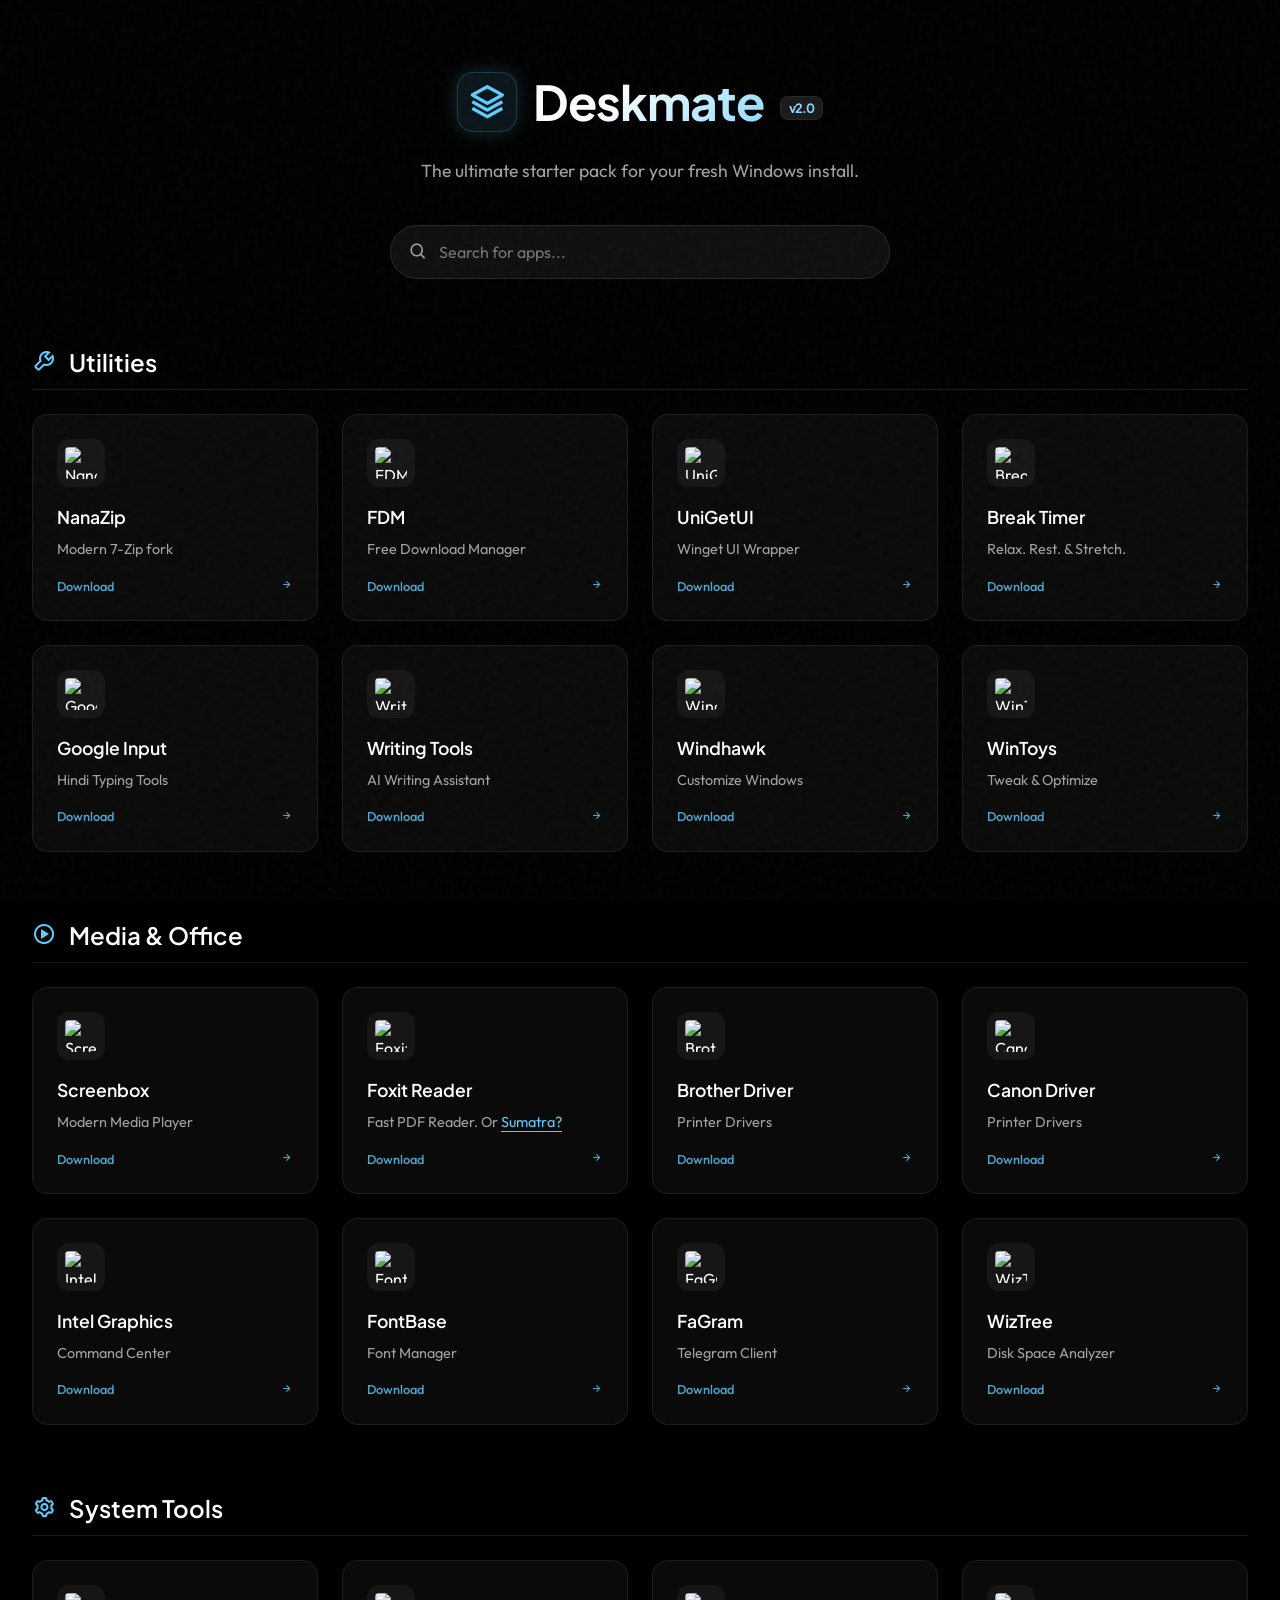
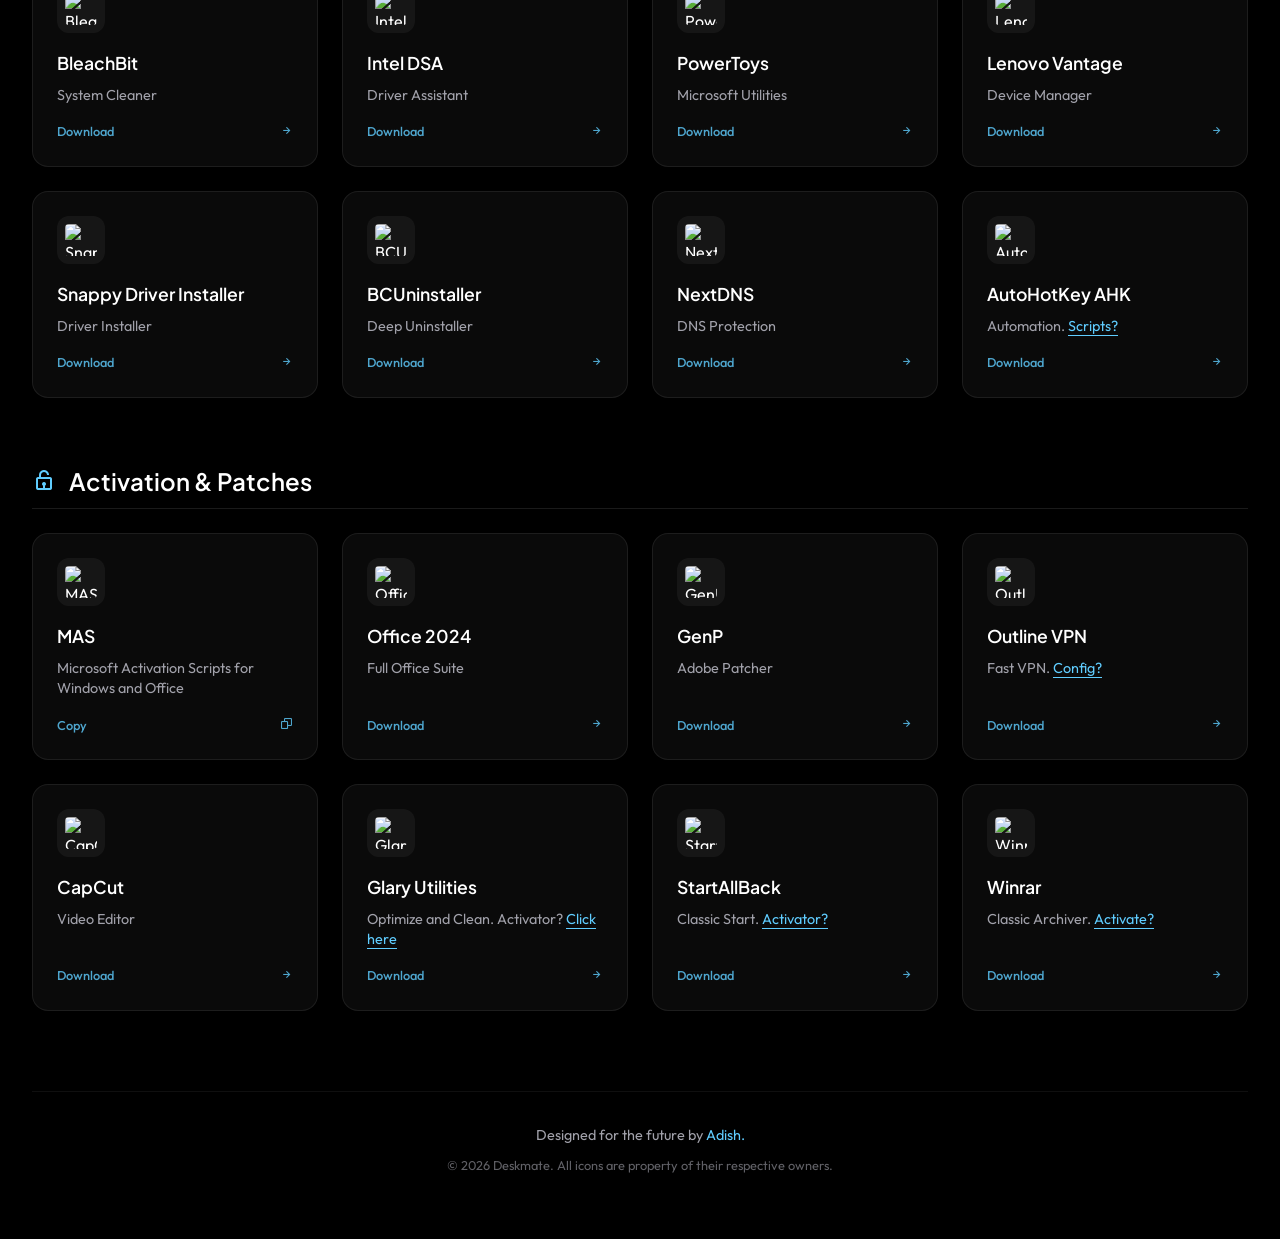
==== index.html @ bff60b13 "feat: Implement a dark aesthetic with animated background blobs, new UI components, and interactive " ====
<!DOCTYPE html>
<html lang="en">

<head>
    <meta charset="UTF-8">
    <meta name="viewport" content="width=device-width, initial-scale=1.0">
    <meta name="description"
        content="A curated dashboard of essential apps for Windows 11/10. Download utilities, media players, system tools, and more in one place.">
    <meta name="keywords" content="windows software, essential apps, download dashboard, utilities, deskmate">
    <meta name="author" content="Adish Sagarawat">
    <meta name="theme-color" content="#60cdff">
    <title>Deskmate - Essential Software Collection</title>

    <!-- Fonts -->
    <link rel="preconnect" href="https://fonts.googleapis.com">
    <link rel="preconnect" href="https://fonts.gstatic.com" crossorigin>
    <link
        href="https://fonts.googleapis.com/css2?family=Outfit:wght@300;400;500;600;700&family=Plus+Jakarta+Sans:wght@400;500;600;700&display=swap"
        rel="stylesheet">

    <!-- Icons -->
    <link href='https://unpkg.com/boxicons@2.1.4/css/boxicons.min.css' rel='stylesheet'>

    <!-- Styles -->
    <link rel="stylesheet" href="style.css">

    <!-- Favicon -->
    <link rel="icon" type="image/svg+xml"
        href="[data-uri]" />
</head>

<body>
    <div class="background-blobs">
        <div class="blob blob-1"></div>
        <div class="blob blob-2"></div>
        <div class="blob blob-3"></div>
    </div>

    <div class="app-container">
        <header class="main-header">
            <div class="header-content">
                <div class="logo-area">
                    <div class="logo-icon">
                        <i class='bx bx-layer'></i>
                    </div>
                    <h1>Deskmate <span class="version-tag">v2.0</span></h1>
                </div>
                <p class="subtitle">The ultimate starter pack for your fresh Windows install.</p>

                <div class="search-bar-container">
                    <i class='bx bx-search search-icon'></i>
                    <input type="text" id="searchInput" placeholder="Search for apps..." autocomplete="off">
                </div>
            </div>

        </header>

        <main id="categoriesContainer">
            <!-- Categories will be injected here via JS -->
        </main>

        <footer class="main-footer">
            <p>Designed for the future by <a href="https://github.com/Adish08" target="_blank">Adish.</a></p>
            <p class="copyright">&copy; <span id="year"></span> Deskmate. All icons are property of their respective
                owners.</p>
        </footer>
    </div>

    <script src="script.js"></script>
</body>

</html>
---- style.css ----
/* Modern Design 2026 - Deskmate Style System */
:root {
    --bg-dark: #0a0a0f;
    --card-bg: rgba(255, 255, 255, 0.03);
    --card-border: rgba(255, 255, 255, 0.06);
    --card-hover-bg: rgba(255, 255, 255, 0.08);
    --card-hover-border: rgba(94, 234, 212, 0.5);
    /* Teal/Cyan Glow */

    --primary-accent: #60cdff;
    --secondary-accent: #9d4edd;
    --text-primary: #ffffff;
    --text-secondary: #a1a1aa;

    --font-heading: 'Plus Jakarta Sans', sans-serif;
    --font-body: 'Outfit', sans-serif;

    --transition-fast: 0.2s cubic-bezier(0.2, 0.8, 0.2, 1);
    --transition-smooth: 0.4s cubic-bezier(0.2, 0.8, 0.2, 1);
}

* {
    margin: 0;
    padding: 0;
    box-sizing: border-box;
}

html {
    background-color: #000000;
    /* Pure black background */
}

body {
    background-color: #000000;
    /* Deep black base */
    color: var(--text-primary);
    font-family: var(--font-body);
    min-height: 100vh;
    overflow-x: hidden;
    line-height: 1.6;
    position: relative;
}

/* Subtle Noise/Grain Texture Overlay */
body::before {
    content: "";
    position: fixed;
    top: 0;
    left: 0;
    width: 100%;
    height: 100%;
    pointer-events: none;
    opacity: 0.03;
    /* Very subtle */
    z-index: 9999;
    background-image: url("data:image/svg+xml,%3Csvg viewBox='0 0 200 200' xmlns='http://www.w3.org/2000/svg'%3E%3Cfilter id='noiseFilter'%3E%3CfeTurbulence type='fractalNoise' baseFrequency='0.65' numOctaves='3' stitchTiles='stitch'/%3E%3C/filter%3E%3Crect width='100%25' height='100%25' filter='url(%23noiseFilter)'/%3E%3C/svg%3E");
}

/* Background Ambient Blobs */
.background-blobs {
    position: fixed;
    top: 0;
    left: 0;
    width: 100%;
    height: 100%;
    z-index: -1;
    /* Behind body content */
    overflow: hidden;
    pointer-events: none;
}

/* Floating Blob Animation - Enhanced */
.blob {
    position: absolute;
    border-radius: 50%;
    filter: blur(120px);
    /* More diffused glow */
    opacity: 0.6;
    /* Slightly more visible */
    will-change: transform;
    /* Performance optimization */
}

.blob-1 {
    width: 800px;
    height: 800px;
    background: radial-gradient(circle, rgba(30, 144, 255, 0.35) 0%, rgba(96, 205, 255, 0.2) 40%, transparent 70%);
    top: -15%;
    left: -15%;
    animation: float1 25s infinite ease-in-out;
}

.blob-2 {
    width: 650px;
    height: 650px;
    background: radial-gradient(circle, rgba(65, 105, 225, 0.3) 0%, rgba(96, 205, 255, 0.15) 40%, transparent 70%);
    top: 35%;
    right: -12%;
    animation: float2 30s infinite ease-in-out;
    animation-delay: -5s;
}

.blob-3 {
    width: 900px;
    height: 900px;
    background: radial-gradient(circle, rgba(0, 71, 171, 0.25) 0%, rgba(25, 25, 112, 0.2) 40%, transparent 70%);
    /* Deeper blue */
    bottom: -25%;
    left: 15%;
    animation: float3 28s infinite ease-in-out;
    animation-delay: -10s;
}

/* Individual blob animations for more organic movement */
@keyframes float1 {

    0%,
    100% {
        transform: translate(0, 0) scale(1) rotate(0deg);
    }

    25% {
        transform: translate(40px, -60px) scale(1.15) rotate(90deg);
    }

    50% {
        transform: translate(-30px, -40px) scale(0.95) rotate(180deg);
    }

    75% {
        transform: translate(20px, 30px) scale(1.05) rotate(270deg);
    }
}

@keyframes float2 {

    0%,
    100% {
        transform: translate(0, 0) scale(1) rotate(0deg);
    }

    25% {
        transform: translate(-50px, 40px) scale(1.1) rotate(-90deg);
    }

    50% {
        transform: translate(30px, -30px) scale(0.9) rotate(-180deg);
    }

    75% {
        transform: translate(-20px, 50px) scale(1.08) rotate(-270deg);
    }
}

@keyframes float3 {

    0%,
    100% {
        transform: translate(0, 0) scale(1) rotate(0deg);
    }

    30% {
        transform: translate(60px, 50px) scale(1.12) rotate(120deg);
    }

    60% {
        transform: translate(-40px, -60px) scale(0.92) rotate(240deg);
    }

    90% {
        transform: translate(30px, 20px) scale(1.05) rotate(360deg);
    }
}

@keyframes float {
    0% {
        transform: translate(0, 0) scale(1);
    }

    33% {
        transform: translate(30px, -50px) scale(1.1);
    }

    66% {
        transform: translate(-20px, 20px) scale(0.9);
    }

    100% {
        transform: translate(0, 0) scale(1);
    }
}

/* Application Container */
.app-container {
    max-width: 1400px;
    margin: 0 auto;
    padding: 2rem;
}

/* Header */
.main-header {
    text-align: center;
    margin-bottom: 4rem;
    padding-top: 2rem;
    position: relative;
}

.logo-area {
    display: inline-flex;
    align-items: center;
    gap: 1rem;
    margin-bottom: 1rem;
}

.logo-icon {
    font-size: 2.5rem;
    color: var(--primary-accent);
    background: rgba(96, 205, 255, 0.1);
    width: 60px;
    height: 60px;
    border-radius: 16px;
    display: flex;
    align-items: center;
    justify-content: center;
    border: 1px solid rgba(96, 205, 255, 0.2);
    box-shadow: 0 0 20px rgba(96, 205, 255, 0.2);
}

h1 {
    font-family: var(--font-heading);
    font-size: 3rem;
    font-weight: 700;
    letter-spacing: -0.02em;
    background: linear-gradient(135deg, #fff 30%, var(--primary-accent) 100%);
    -webkit-background-clip: text;
    background-clip: text;
    -webkit-text-fill-color: transparent;
    position: relative;
}

.version-tag {
    font-size: 0.8rem;
    background: rgba(255, 255, 255, 0.1);
    padding: 0.2rem 0.5rem;
    border-radius: 8px;
    color: var(--primary-accent);
    vertical-align: middle;
    margin-left: 0.5rem;
    border: 1px solid rgba(255, 255, 255, 0.05);
}

.subtitle {
    font-size: 1.1rem;
    color: var(--text-secondary);
    max-width: 600px;
    margin: 0 auto 2.5rem;
}

/* Search Bar */
.search-bar-container {
    position: relative;
    max-width: 500px;
    margin: 0 auto;
}

.search-icon {
    position: absolute;
    left: 1.2rem;
    top: 50%;
    transform: translateY(-50%);
    color: rgba(255, 255, 255, 0.6);
    font-size: 1.2rem;
    transition: var(--transition-fast);
    z-index: 2;
}

#searchInput {
    width: 100%;
    padding: 1rem 1rem 1rem 3rem;
    background: rgba(255, 255, 255, 0.06);
    /* Increased glass opacity */
    border: 1px solid rgba(255, 255, 255, 0.1);
    border-radius: 50px;
    color: white;
    font-size: 1rem;
    font-family: var(--font-body);
    transition: var(--transition-smooth);
    backdrop-filter: blur(16px);
    /* Stronger glassmorphism */
    box-shadow: 0 4px 20px rgba(0, 0, 0, 0.2);
}

#searchInput:focus {
    outline: none;
    background: rgba(255, 255, 255, 0.08);
    border-color: var(--primary-accent);
    box-shadow: 0 0 20px rgba(96, 205, 255, 0.15);
}

#searchInput:focus+.search-icon {
    color: var(--primary-accent);
}

/* Category Sections */
.category-section {
    margin-bottom: 4rem;
    animation: fadeIn 0.8s ease-out forwards;
}

.category-header {
    display: flex;
    align-items: center;
    margin-bottom: 1.5rem;
    padding-bottom: 0.5rem;
    border-bottom: 1px solid rgba(255, 255, 255, 0.1);
}

.category-title-icon {
    font-size: 1.5rem;
    margin-right: 0.8rem;
    color: var(--primary-accent);
}

.category-title {
    font-family: var(--font-heading);
    font-size: 1.5rem;
    font-weight: 600;
}

/* Grid Layout */
.software-grid {
    display: grid;
    grid-template-columns: repeat(auto-fill, minmax(260px, 1fr));
    gap: 1.5rem;
}

/* Software Card & Spotlight Effect */
.software-card {
    display: flex;
    flex-direction: column;
    background: rgba(255, 255, 255, 0.04);
    border: 1px solid rgba(255, 255, 255, 0.08);
    border-radius: 16px;
    padding: 1.5rem;
    backdrop-filter: blur(12px);
    text-decoration: none;
    color: var(--text-primary);
    transition: transform 0.2s cubic-bezier(0.2, 0.8, 0.2, 1), box-shadow 0.2s ease, background 0.3s ease;
    position: relative;
    overflow: hidden;
    height: 100%;
}

.software-card::after {
    content: '';
    position: absolute;
    top: 0;
    left: 0;
    right: 0;
    bottom: 0;
    border-radius: 16px;
    background: radial-gradient(600px circle at var(--mouse-x, 0px) var(--mouse-y, 0px), rgba(255, 255, 255, 0.06), transparent 40%);
    opacity: 0;
    transition: opacity 0.3s ease;
    z-index: 2;
    pointer-events: none;
}

.software-card:hover::after {
    opacity: 1;
}

.software-card::before {
    content: '';
    position: absolute;
    top: 0;
    left: 0;
    right: 0;
    bottom: 0;
    border-radius: 16px;
    padding: 1px;
    background: radial-gradient(400px circle at var(--mouse-x, 0px) var(--mouse-y, 0px), rgba(96, 205, 255, 0.4), transparent 40%);
    -webkit-mask: linear-gradient(#fff 0 0) content-box, linear-gradient(#fff 0 0);
    mask: linear-gradient(#fff 0 0) content-box, linear-gradient(#fff 0 0);
    -webkit-mask-composite: xor;
    mask-composite: exclude;
    opacity: 0;
    transition: opacity 0.3s ease;
    z-index: 3;
    pointer-events: none;
}

.software-card:hover::before {
    opacity: 1;
}

.software-card:hover {
    transform: translateY(-2px);
    background: rgba(255, 255, 255, 0.05);
    box-shadow: 0 10px 40px -10px rgba(0, 0, 0, 0.5);
    border-color: rgba(255, 255, 255, 0.1);
}

.card-overlay-link {
    position: absolute;
    top: 0;
    left: 0;
    width: 100%;
    height: 100%;
    z-index: 1;
    cursor: pointer;
}

.software-card.copied {
    border-color: #2ecc71;
    box-shadow: 0 0 20px rgba(46, 204, 113, 0.2);
}

.software-card.copied .card-action {
    color: #2ecc71;
}

.card-icon-container {
    width: 48px;
    height: 48px;
    margin-bottom: 1rem;
    background: rgba(255, 255, 255, 0.05);
    border-radius: 12px;
    padding: 8px;
    display: flex;
    align-items: center;
    justify-content: center;
    transition: var(--transition-smooth);
}

.software-card:hover .card-icon-container {
    background: rgba(255, 255, 255, 0.1);
    transform: scale(1.05);
}

.software-icon {
    width: 100%;
    height: 100%;
    object-fit: contain;
    border-radius: 4px;
}

.card-content {
    flex: 1;
    display: flex;
    flex-direction: column;
}

.software-name {
    font-family: var(--font-heading);
    font-weight: 600;
    font-size: 1.1rem;
    margin-bottom: 0.5rem;
    color: var(--text-primary);
}

.software-description {
    font-size: 0.9rem;
    color: var(--text-secondary);
    line-height: 1.4;
    margin-bottom: 1rem;
    flex-grow: 1;
}

.software-description a {
    color: var(--primary-accent);
    text-decoration: none;
    border-bottom: 1px solid var(--primary-accent);
    transition: var(--transition-fast);
}

.software-description a:hover {
    opacity: 0.8;
    border-bottom-color: transparent;
}

.card-action {
    display: flex;
    justify-content: space-between;
    align-items: center;
    font-size: 0.8rem;
    color: var(--primary-accent);
    margin-top: auto;
    font-weight: 500;
    opacity: 0.8;
    text-decoration: none;
}

.software-card:hover .card-action {
    opacity: 1;
}

.download-arrow {
    transform: translateX(0);
    transition: var(--transition-fast);
}

.software-card:hover .download-arrow {
    transform: translateX(4px);
}

/* Footer */
.main-footer {
    text-align: center;
    margin-top: 5rem;
    padding: 2rem;
    border-top: 1px solid var(--card-border);
    color: var(--text-secondary);
    font-size: 0.9rem;
}

.main-footer a {
    color: var(--primary-accent);
    text-decoration: none;
    transition: opacity 0.2s;
}

.main-footer a:hover {
    opacity: 0.8;
}

.copyright {
    margin-top: 0.5rem;
    font-size: 0.8rem;
    opacity: 0.6;
}

/* Animations */
@keyframes fadeIn {
    from {
        opacity: 0;
        transform: translateY(20px);
    }

    to {
        opacity: 1;
        transform: translateY(0);
    }
}

/* Responsive */
@media (max-width: 768px) {
    h1 {
        font-size: 2.2rem;
    }

    .software-grid {
        grid-template-columns: repeat(auto-fill, minmax(160px, 1fr));
    }

    .category-title {
        font-size: 1.3rem;
    }

    .software-card {
        padding: 1.2rem;
    }
}
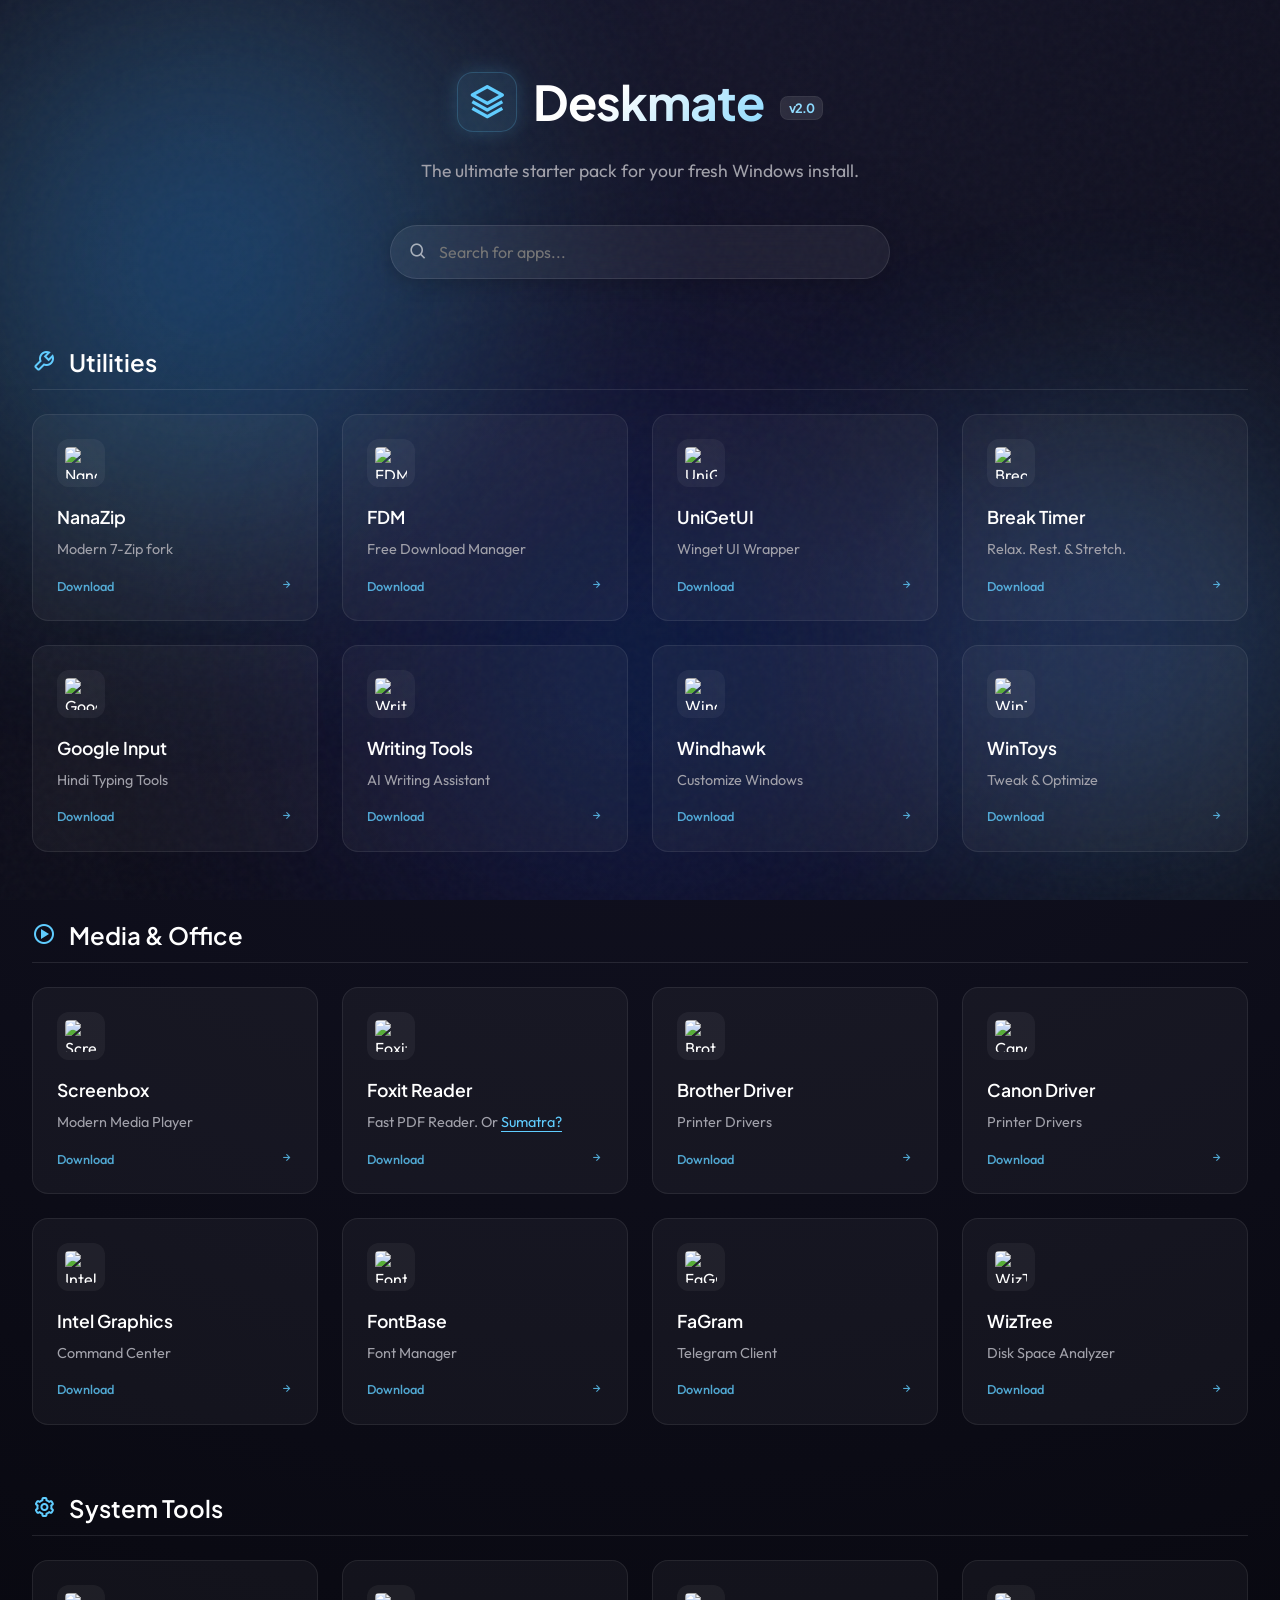
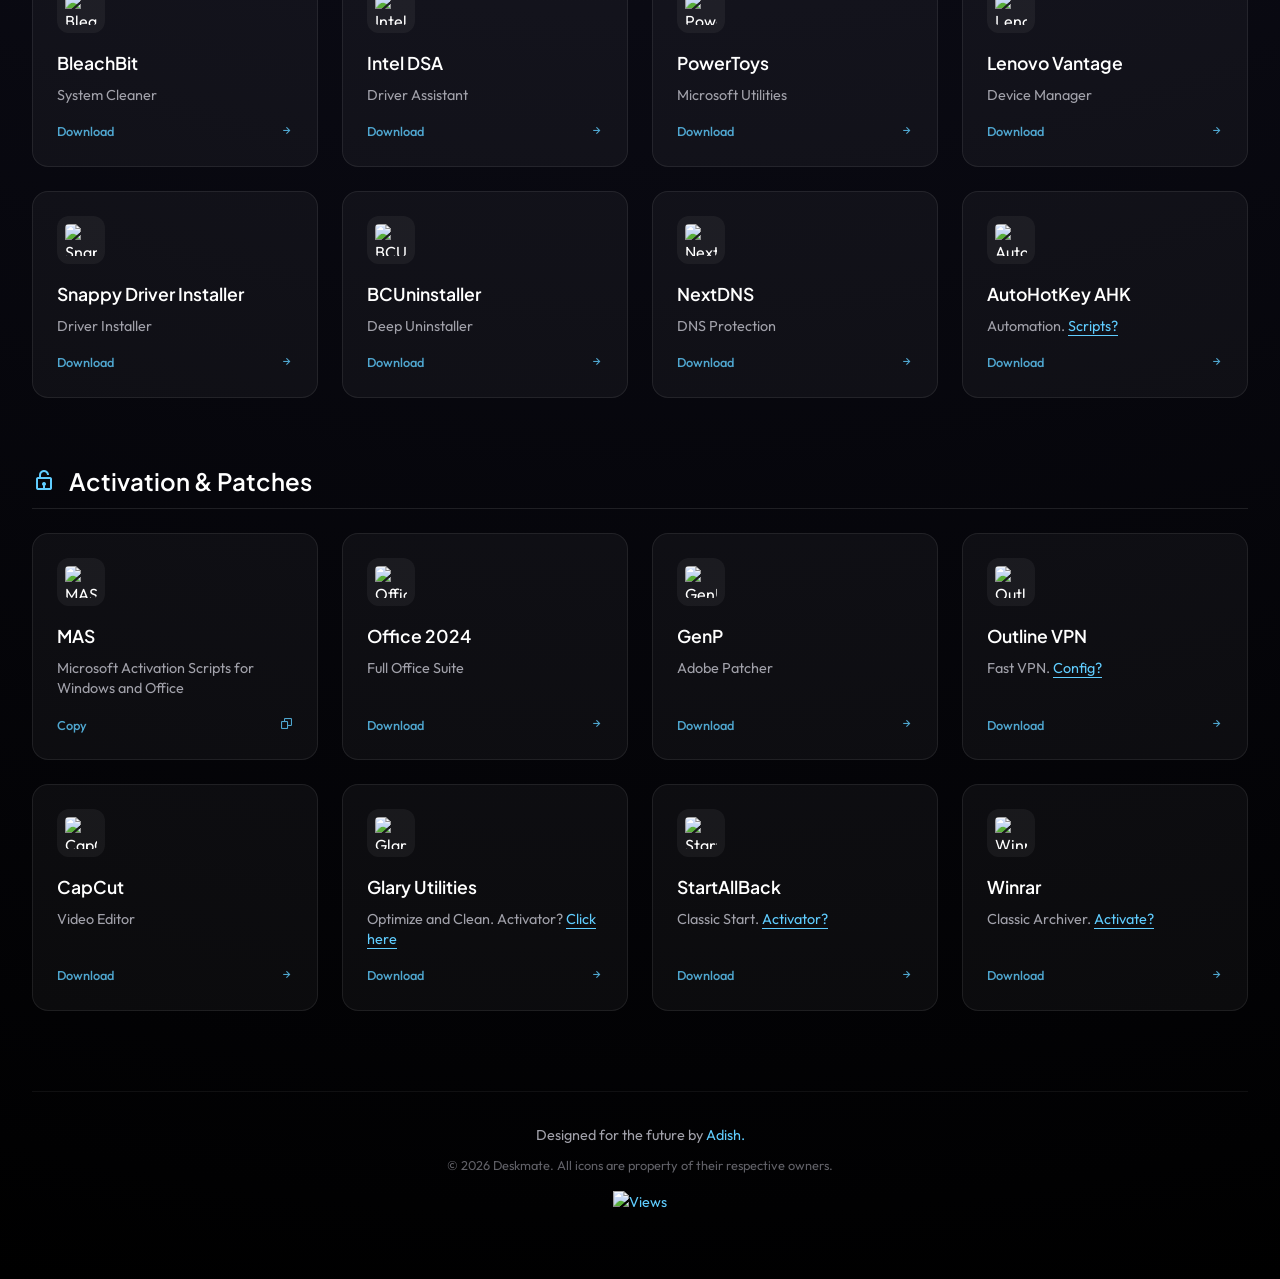
==== commit 5cad5ca0: "feat: Add a view counter to the footer and style its display." ====
--- a/index.html
+++ b/index.html
@@ -63,6 +63,10 @@
             <p>Designed for the future by <a href="https://github.com/Adish08" target="_blank">Adish.</a></p>
             <p class="copyright">&copy; <span id="year"></span> Deskmate. All icons are property of their respective
                 owners.</p>
+            <p class="view-counter">
+                <a href="https://hits.sh/github.com/Adish08/deskmate/"><img alt="Views"
+                        src="https://hits.sh/github.com/Adish08/deskmate.svg?style=flat-square&color=60cdff&label=views" /></a>
+            </p>
         </footer>
     </div>
 
--- a/style.css
+++ b/style.css
@@ -26,13 +26,14 @@
 }
 
 html {
-    background-color: #000000;
-    /* Pure black background */
+    background-color: var(--bg-dark);
+    background-image: radial-gradient(circle at 50% 0%, #16162a 0%, #000000 100%);
+    min-height: 100vh;
 }
 
 body {
-    background-color: #000000;
-    /* Deep black base */
+    background-color: transparent;
+    /* Transparent to reveal background blobs */
     color: var(--text-primary);
     font-family: var(--font-body);
     min-height: 100vh;
@@ -63,8 +64,8 @@
     left: 0;
     width: 100%;
     height: 100%;
-    z-index: -1;
-    /* Behind body content */
+    z-index: 0;
+    /* Base layer */
     overflow: hidden;
     pointer-events: none;
 }
@@ -73,9 +74,9 @@
 .blob {
     position: absolute;
     border-radius: 50%;
-    filter: blur(120px);
+    filter: blur(100px);
     /* More diffused glow */
-    opacity: 0.6;
+    opacity: 0.8;
     /* Slightly more visible */
     will-change: transform;
     /* Performance optimization */
@@ -84,7 +85,7 @@
 .blob-1 {
     width: 800px;
     height: 800px;
-    background: radial-gradient(circle, rgba(30, 144, 255, 0.35) 0%, rgba(96, 205, 255, 0.2) 40%, transparent 70%);
+    background: radial-gradient(circle, rgba(30, 144, 255, 0.5) 0%, rgba(96, 205, 255, 0.25) 40%, transparent 70%);
     top: -15%;
     left: -15%;
     animation: float1 25s infinite ease-in-out;
@@ -93,7 +94,7 @@
 .blob-2 {
     width: 650px;
     height: 650px;
-    background: radial-gradient(circle, rgba(65, 105, 225, 0.3) 0%, rgba(96, 205, 255, 0.15) 40%, transparent 70%);
+    background: radial-gradient(circle, rgba(65, 105, 225, 0.45) 0%, rgba(96, 205, 255, 0.2) 40%, transparent 70%);
     top: 35%;
     right: -12%;
     animation: float2 30s infinite ease-in-out;
@@ -103,7 +104,7 @@
 .blob-3 {
     width: 900px;
     height: 900px;
-    background: radial-gradient(circle, rgba(0, 71, 171, 0.25) 0%, rgba(25, 25, 112, 0.2) 40%, transparent 70%);
+    background: radial-gradient(circle, rgba(0, 71, 171, 0.4) 0%, rgba(25, 25, 112, 0.3) 40%, transparent 70%);
     /* Deeper blue */
     bottom: -25%;
     left: 15%;
@@ -195,6 +196,8 @@
     max-width: 1400px;
     margin: 0 auto;
     padding: 2rem;
+    position: relative;
+    z-index: 1;
 }
 
 /* Header */
@@ -560,4 +563,10 @@
     .software-card {
         padding: 1.2rem;
     }
+}
+
+.view-counter {
+    margin-top: 1rem;
+    display: flex;
+    justify-content: center;
 }
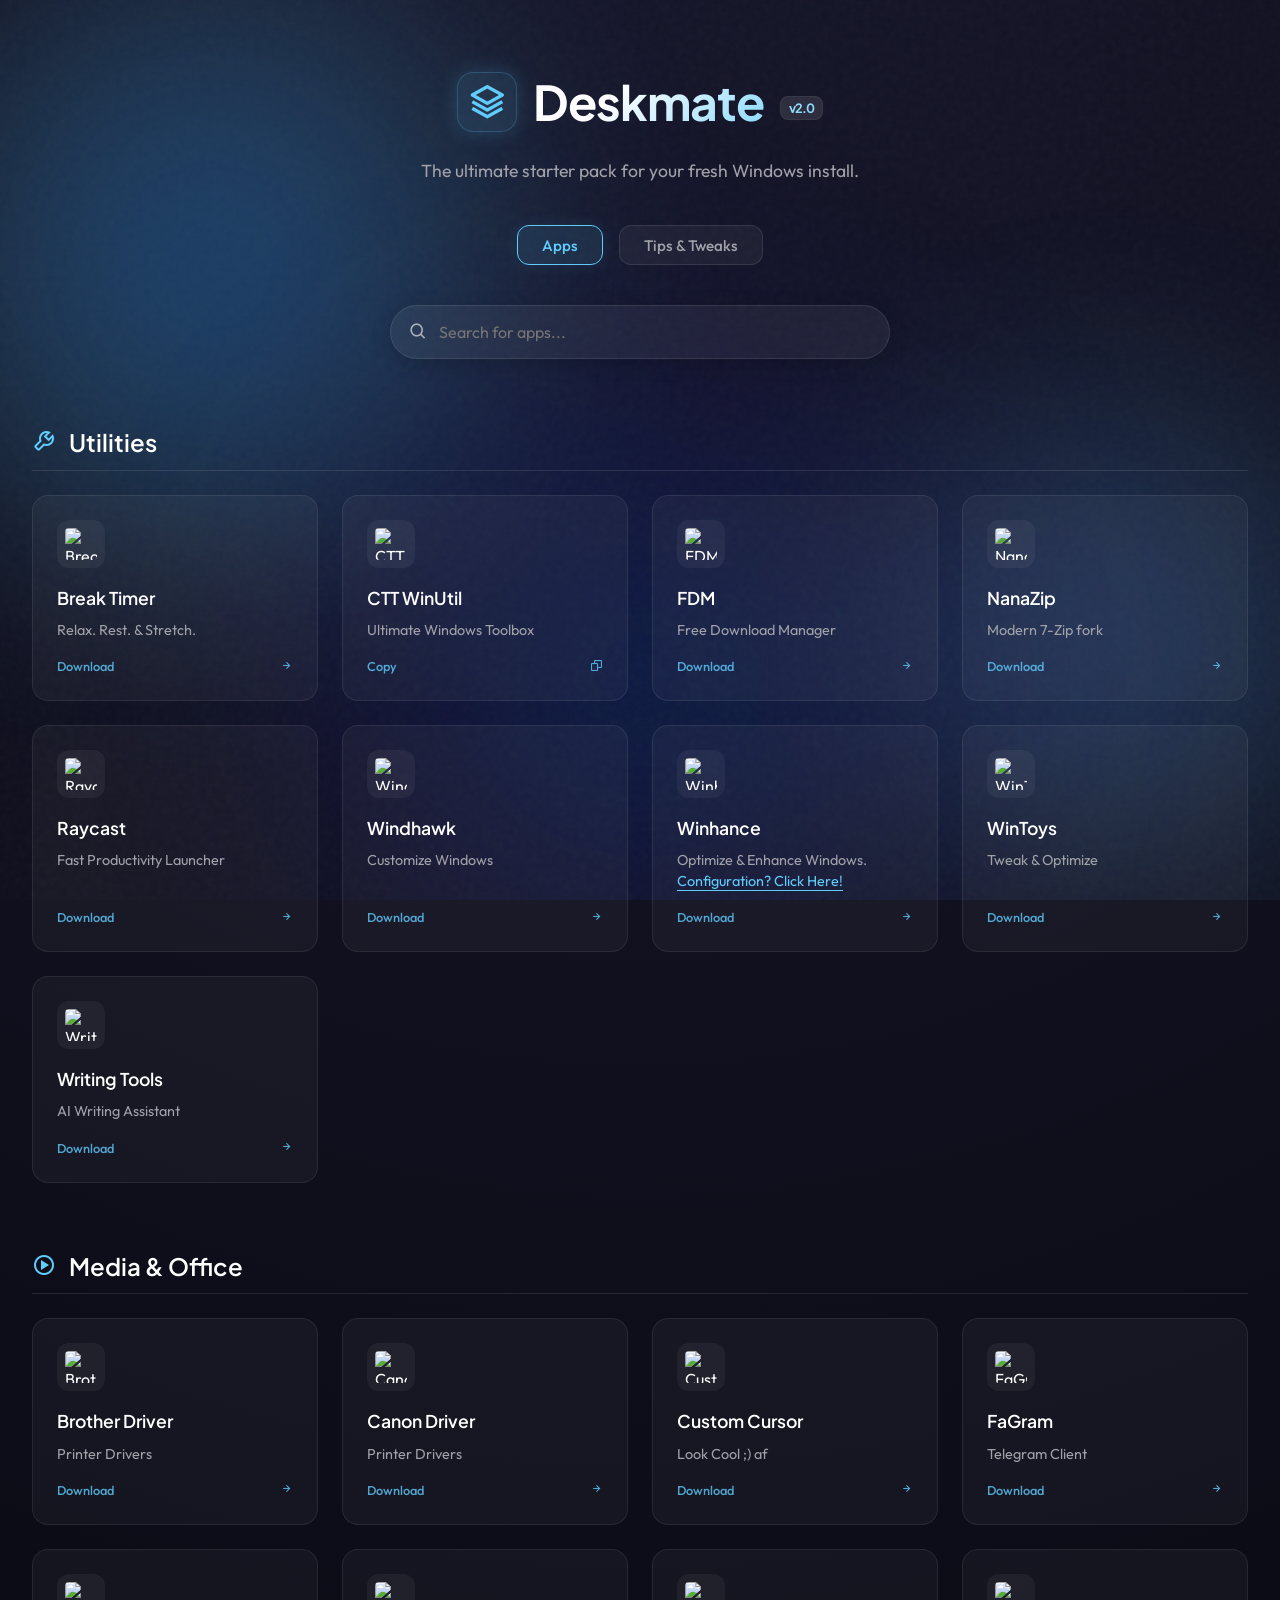
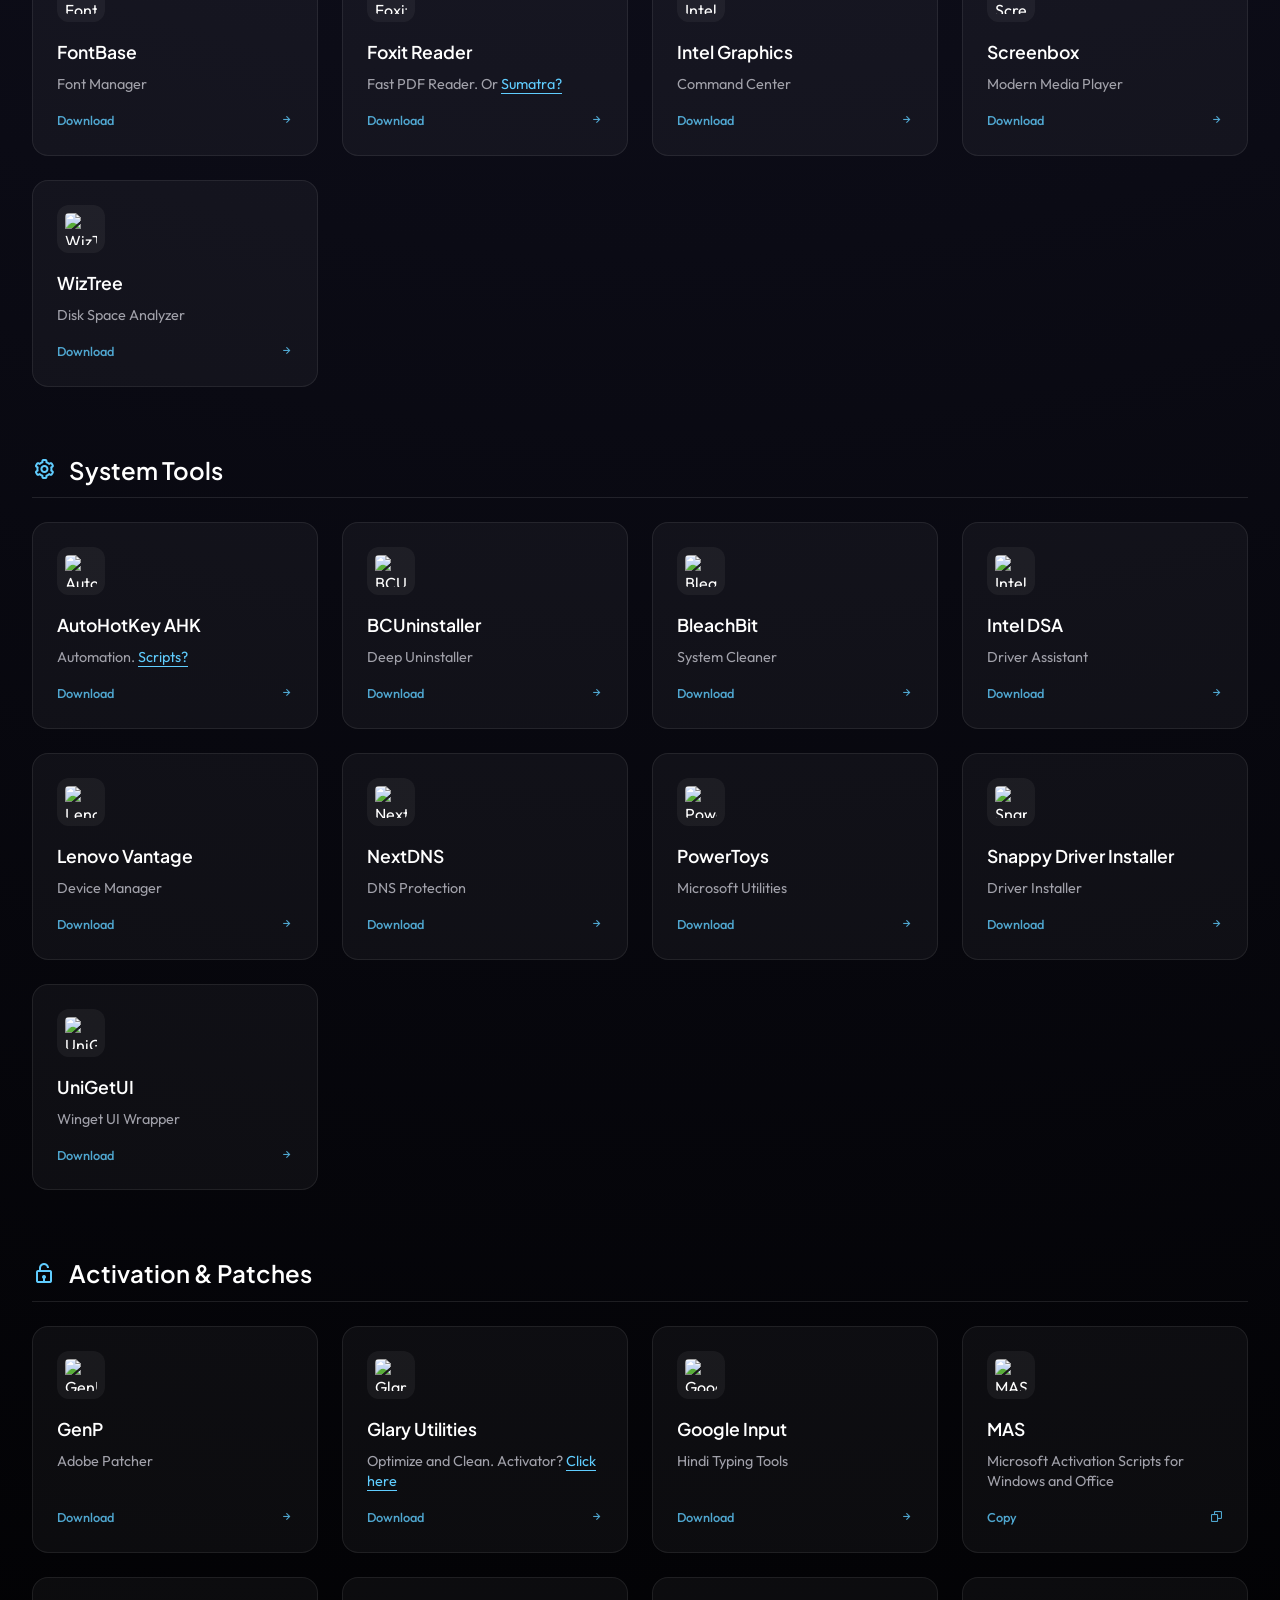
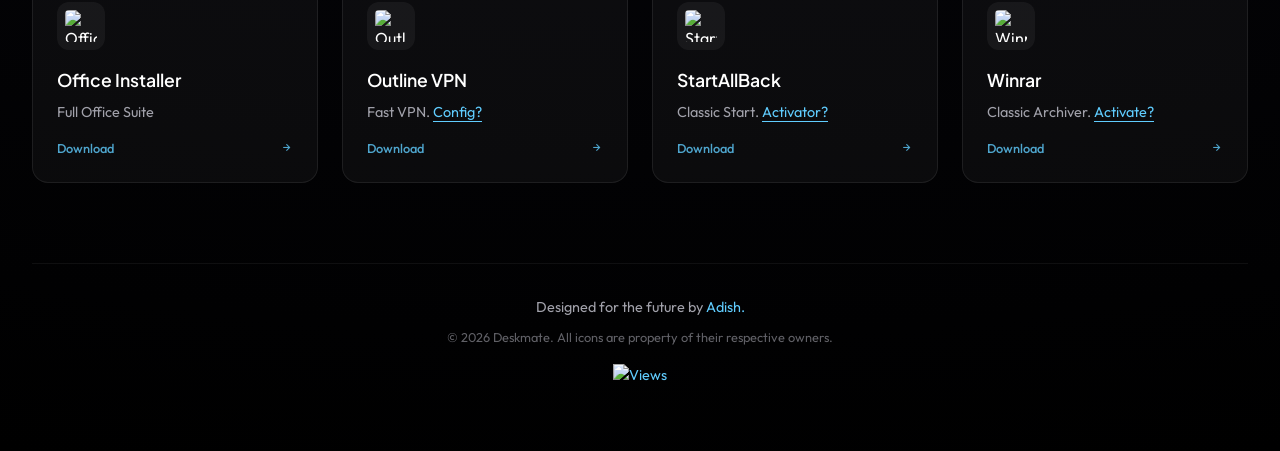
==== commit 9d0a5663: "feat: Introduce a "Tips & Tweaks" section with an optimization checklist, update app listings, refin" ====
--- a/index.html
+++ b/index.html
@@ -47,6 +47,11 @@
                 </div>
                 <p class="subtitle">The ultimate starter pack for your fresh Windows install.</p>
 
+                <nav class="header-nav">
+                    <button id="appsBtn" class="nav-btn active">Apps</button>
+                    <button id="tipsBtn" class="nav-btn">Tips & Tweaks</button>
+                </nav>
+
                 <div class="search-bar-container">
                     <i class='bx bx-search search-icon'></i>
                     <input type="text" id="searchInput" placeholder="Search for apps..." autocomplete="off">
@@ -57,6 +62,16 @@
 
         <main id="categoriesContainer">
             <!-- Categories will be injected here via JS -->
+        </main>
+
+        <main id="tipsContainer" class="hidden">
+            <div class="tips-header">
+                <h2>Windows Optimization Checklist</h2>
+                <p>Just do it.</p>
+            </div>
+            <div id="checklistItems" class="checklist-grid">
+                <!-- Checklist will be injected here via JS -->
+            </div>
         </main>
 
         <footer class="main-footer">
--- a/style.css
+++ b/style.css
@@ -4,8 +4,8 @@
     --card-bg: rgba(255, 255, 255, 0.03);
     --card-border: rgba(255, 255, 255, 0.06);
     --card-hover-bg: rgba(255, 255, 255, 0.08);
-    --card-hover-border: rgba(94, 234, 212, 0.5);
-    /* Teal/Cyan Glow */
+    --card-hover-border: rgba(96, 205, 255, 0.5);
+    /* Blue Glow */
 
     --primary-accent: #60cdff;
     --secondary-accent: #9d4edd;
@@ -78,8 +78,6 @@
     /* More diffused glow */
     opacity: 0.8;
     /* Slightly more visible */
-    will-change: transform;
-    /* Performance optimization */
 }
 
 .blob-1 {
@@ -352,6 +350,8 @@
     position: relative;
     overflow: hidden;
     height: 100%;
+    transform: translateZ(0);
+    /* Force GPU acceleration for stable rendering */
 }
 
 .software-card::after {
@@ -415,12 +415,12 @@
 }
 
 .software-card.copied {
-    border-color: #2ecc71;
-    box-shadow: 0 0 20px rgba(46, 204, 113, 0.2);
+    border-color: var(--primary-accent);
+    box-shadow: 0 0 20px rgba(96, 205, 255, 0.2);
 }
 
 .software-card.copied .card-action {
-    color: #2ecc71;
+    color: var(--primary-accent);
 }
 
 .card-icon-container {
@@ -569,4 +569,141 @@
     margin-top: 1rem;
     display: flex;
     justify-content: center;
+}
+
+/* Navigation */
+.header-nav {
+    display: flex;
+    justify-content: center;
+    gap: 1rem;
+    margin-bottom: 2.5rem;
+}
+
+.nav-btn {
+    padding: 0.6rem 1.5rem;
+    background: rgba(255, 255, 255, 0.05);
+    border: 1px solid rgba(255, 255, 255, 0.1);
+    border-radius: 12px;
+    color: var(--text-secondary);
+    font-family: var(--font-body);
+    font-size: 0.95rem;
+    font-weight: 500;
+    cursor: pointer;
+    transition: var(--transition-smooth);
+    backdrop-filter: blur(8px);
+}
+
+.nav-btn:hover {
+    background: rgba(255, 255, 255, 0.1);
+    color: var(--text-primary);
+}
+
+.nav-btn.active {
+    background: rgba(96, 205, 255, 0.1);
+    border-color: var(--primary-accent);
+    color: var(--primary-accent);
+    box-shadow: 0 0 15px rgba(96, 205, 255, 0.1);
+}
+
+.hidden {
+    display: none !important;
+}
+
+/* Tips Page */
+.tips-header {
+    text-align: center;
+    margin-bottom: 3rem;
+    animation: fadeIn 0.8s ease-out;
+}
+
+.tips-header h2 {
+    font-family: var(--font-heading);
+    font-size: 2rem;
+    margin-bottom: 0.5rem;
+    color: var(--text-primary);
+}
+
+.tips-header p {
+    color: var(--text-secondary);
+}
+
+.checklist-grid {
+    display: flex;
+    flex-direction: column;
+    gap: 0.8rem;
+    max-width: 800px;
+    margin: 0 auto;
+}
+
+.checklist-item {
+    display: flex;
+    align-items: center;
+    gap: 1rem;
+    padding: 1rem 1.5rem;
+    background: rgba(255, 255, 255, 0.03);
+    border: 1px solid rgba(255, 255, 255, 0.06);
+    border-radius: 12px;
+    cursor: pointer;
+    transition: var(--transition-fast);
+    animation: fadeIn 0.5s ease-out forwards;
+}
+
+.checklist-item:hover {
+    background: rgba(255, 255, 255, 0.06);
+    border-color: rgba(255, 255, 255, 0.1);
+    transform: translateX(5px);
+}
+
+.checklist-item.checked {
+    background: rgba(96, 205, 255, 0.05);
+    border-color: rgba(96, 205, 255, 0.2);
+    opacity: 0.7;
+}
+
+.checklist-item.checked span {
+    text-decoration: line-through;
+    color: var(--text-secondary);
+}
+
+.custom-checkbox {
+    width: 22px;
+    height: 22px;
+    border: 2px solid rgba(255, 255, 255, 0.2);
+    border-radius: 6px;
+    display: flex;
+    align-items: center;
+    justify-content: center;
+    transition: var(--transition-fast);
+    flex-shrink: 0;
+}
+
+.checklist-item.checked .custom-checkbox {
+    background: var(--primary-accent);
+    border-color: var(--primary-accent);
+}
+
+.custom-checkbox i {
+    color: white;
+    font-size: 14px;
+    display: none;
+}
+
+.checklist-item.checked .custom-checkbox i {
+    display: block;
+}
+
+.checklist-item span {
+    font-size: 1rem;
+    color: var(--text-primary);
+    transition: var(--transition-fast);
+}
+
+@media (max-width: 768px) {
+    .checklist-item {
+        padding: 0.8rem 1rem;
+    }
+
+    .checklist-item span {
+        font-size: 0.9rem;
+    }
 }
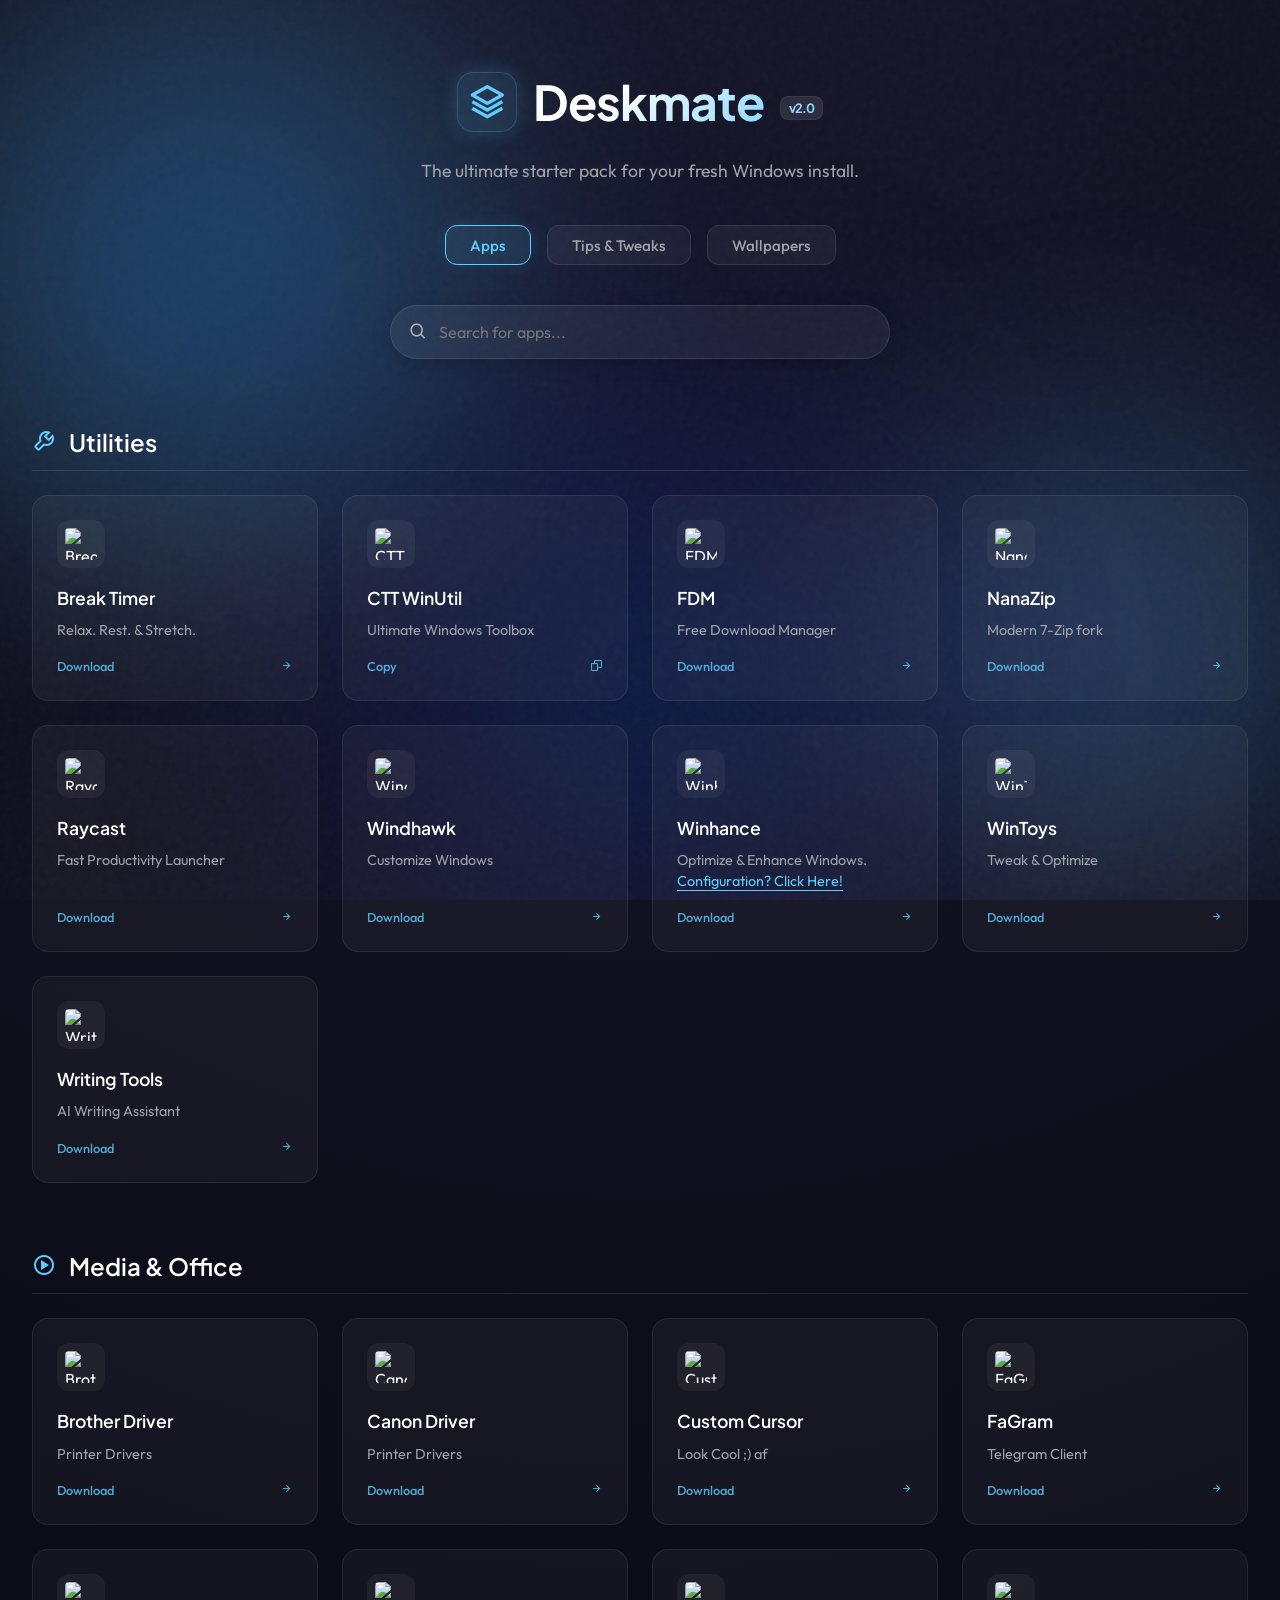
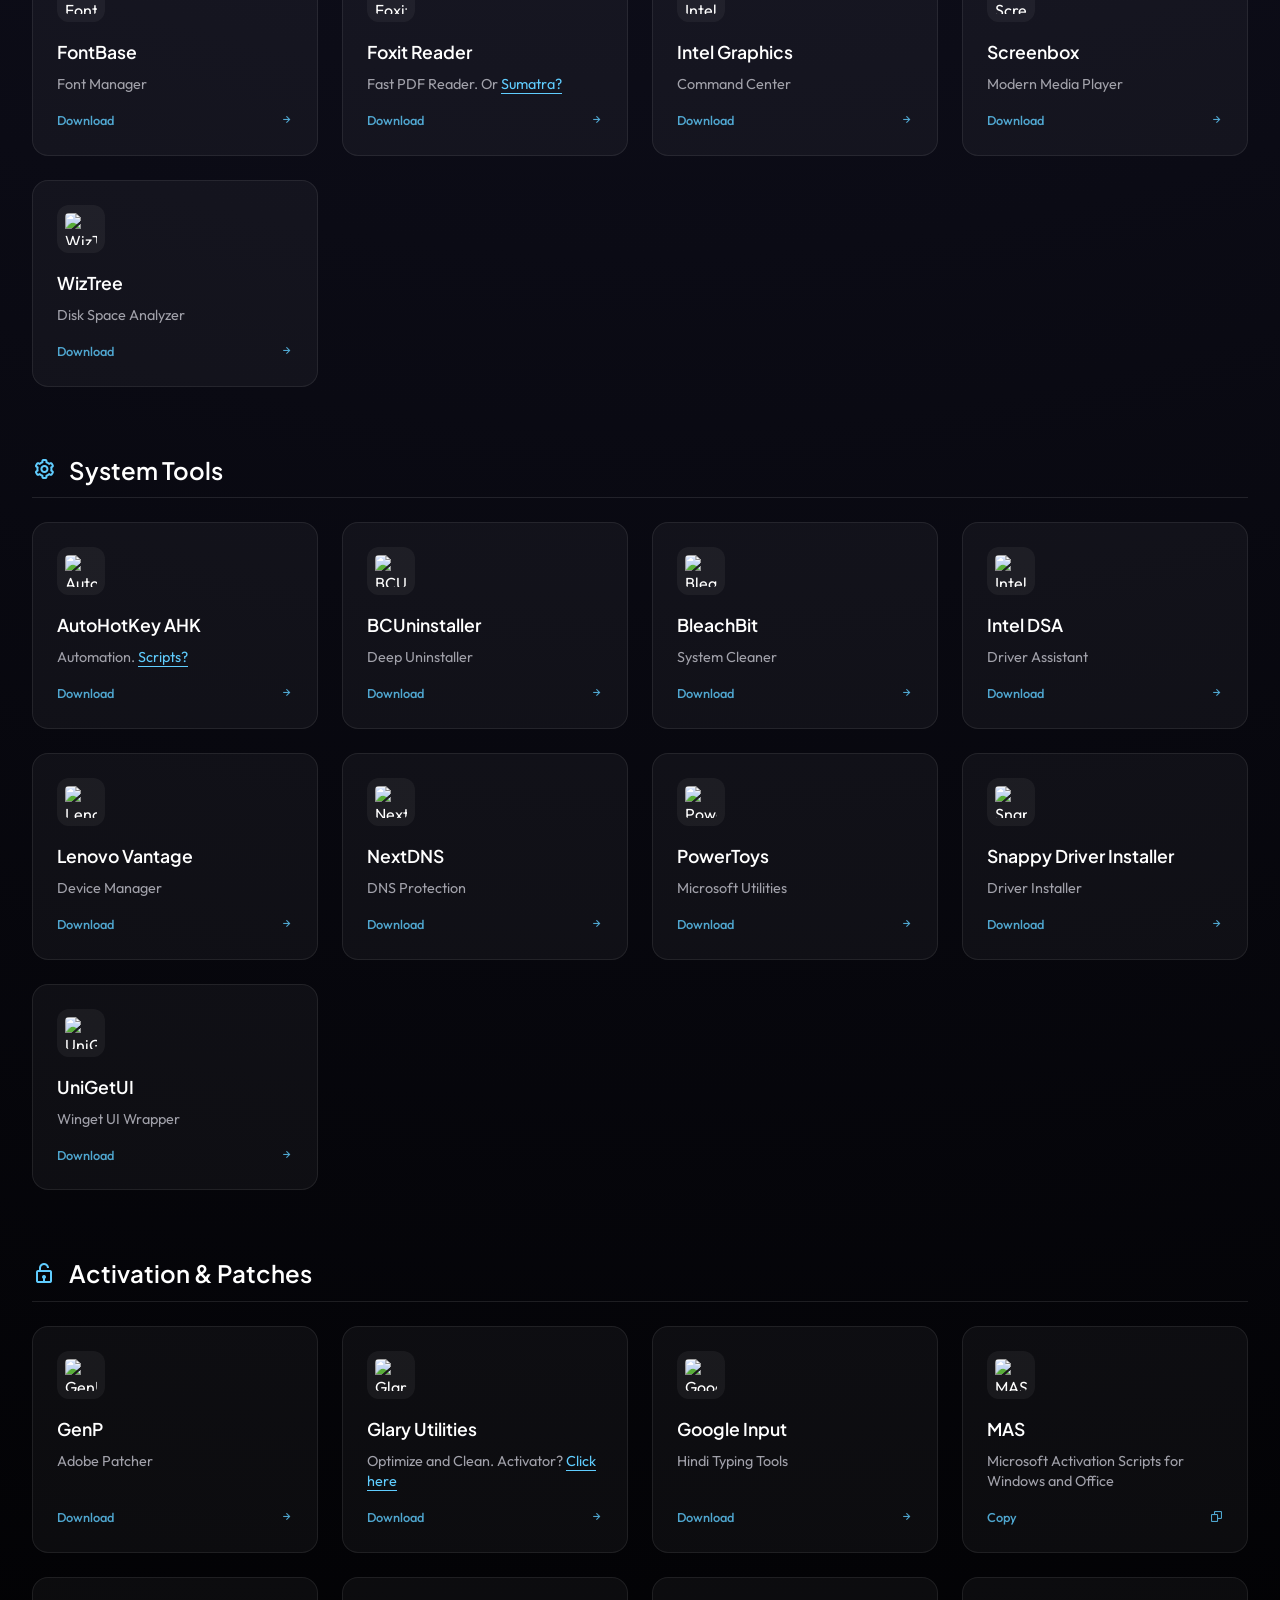
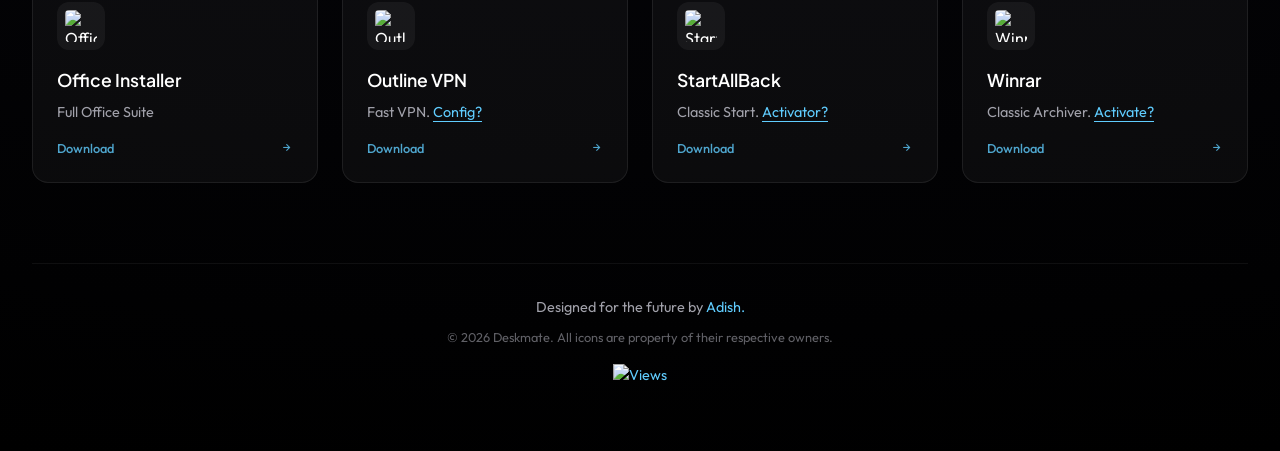
==== commit 0ac08304: "feat: add wallpapers gallery with new image assets, dedicated UI, and navigation logic." ====
--- a/index.html
+++ b/index.html
@@ -50,6 +50,7 @@
                 <nav class="header-nav">
                     <button id="appsBtn" class="nav-btn active">Apps</button>
                     <button id="tipsBtn" class="nav-btn">Tips & Tweaks</button>
+                    <button id="wallpapersBtn" class="nav-btn">Wallpapers</button>
                 </nav>
 
                 <div class="search-bar-container">
@@ -74,6 +75,19 @@
             </div>
         </main>
 
+        <main id="wallpapersContainer" class="hidden">
+            <div class="tips-header">
+                <h2>Wallpapers Gallery</h2>
+                <p>Fresh looks in 4K.</p>
+            </div>
+            <div id="wallpapersGrid" class="software-grid">
+                <!-- Wallpapers will be injected here via JS -->
+                <div class="loading-spinner">
+                    <i class='bx bx-loader-alt bx-spin' style="font-size: 2rem; color: var(--primary-accent);"></i>
+                </div>
+            </div>
+        </main>
+
         <footer class="main-footer">
             <p>Designed for the future by <a href="https://github.com/Adish08" target="_blank">Adish.</a></p>
             <p class="copyright">&copy; <span id="year"></span> Deskmate. All icons are property of their respective
--- a/style.css
+++ b/style.css
@@ -706,4 +706,111 @@
     .checklist-item span {
         font-size: 0.9rem;
     }
+}
+
+/* Wallpapers Gallery */
+.wallpaper-grid {
+    display: grid;
+    grid-template-columns: repeat(auto-fill, minmax(300px, 1fr));
+    gap: 1.5rem;
+}
+
+.wallpaper-card {
+    background: var(--card-bg);
+    border: 1px solid var(--card-border);
+    border-radius: 16px;
+    overflow: hidden;
+    position: relative;
+    cursor: pointer;
+    transition: var(--transition-smooth);
+    aspect-ratio: 16/9;
+}
+
+.wallpaper-card:hover {
+    transform: translateY(-5px);
+    box-shadow: 0 10px 30px rgba(0, 0, 0, 0.5);
+    border-color: var(--primary-accent);
+}
+
+.wallpaper-img {
+    width: 100%;
+    height: 100%;
+    object-fit: cover;
+    transition: transform 0.6s ease;
+}
+
+.wallpaper-card:hover .wallpaper-img {
+    transform: scale(1.1);
+}
+
+.wallpaper-overlay {
+    position: absolute;
+    bottom: 0;
+    left: 0;
+    width: 100%;
+    padding: 1.5rem;
+    background: linear-gradient(to top, rgba(0, 0, 0, 0.9), transparent);
+    transform: translateY(100%);
+    opacity: 0;
+    transition: var(--transition-smooth);
+    display: flex;
+    justify-content: space-between;
+    align-items: center;
+}
+
+.wallpaper-card:hover .wallpaper-overlay {
+    transform: translateY(0);
+    opacity: 1;
+}
+
+.wallpaper-content {
+    flex: 1;
+    overflow: hidden;
+    margin-right: 1rem;
+}
+
+.wallpaper-name {
+    color: white;
+    font-weight: 600;
+    font-size: 0.9rem;
+    white-space: nowrap;
+    overflow: hidden;
+    text-overflow: ellipsis;
+    display: block;
+}
+
+.wallpaper-size {
+    color: var(--primary-accent);
+    font-size: 0.75rem;
+    display: block;
+    margin-top: 0.2rem;
+}
+
+.wallpaper-download {
+    background: rgba(255, 255, 255, 0.1);
+    color: white;
+    width: 36px;
+    height: 36px;
+    border-radius: 50%;
+    display: flex;
+    align-items: center;
+    justify-content: center;
+    text-decoration: none;
+    transition: var(--transition-fast);
+    backdrop-filter: blur(4px);
+    border: 1px solid rgba(255, 255, 255, 0.1);
+}
+
+.wallpaper-download:hover {
+    transform: scale(1.1);
+    background: var(--primary-accent);
+    color: black;
+    border-color: var(--primary-accent);
+}
+
+.loading-spinner {
+    grid-column: 1 / -1;
+    display: flex;
+    justify-content: center;
+    padding: 3rem;
 }
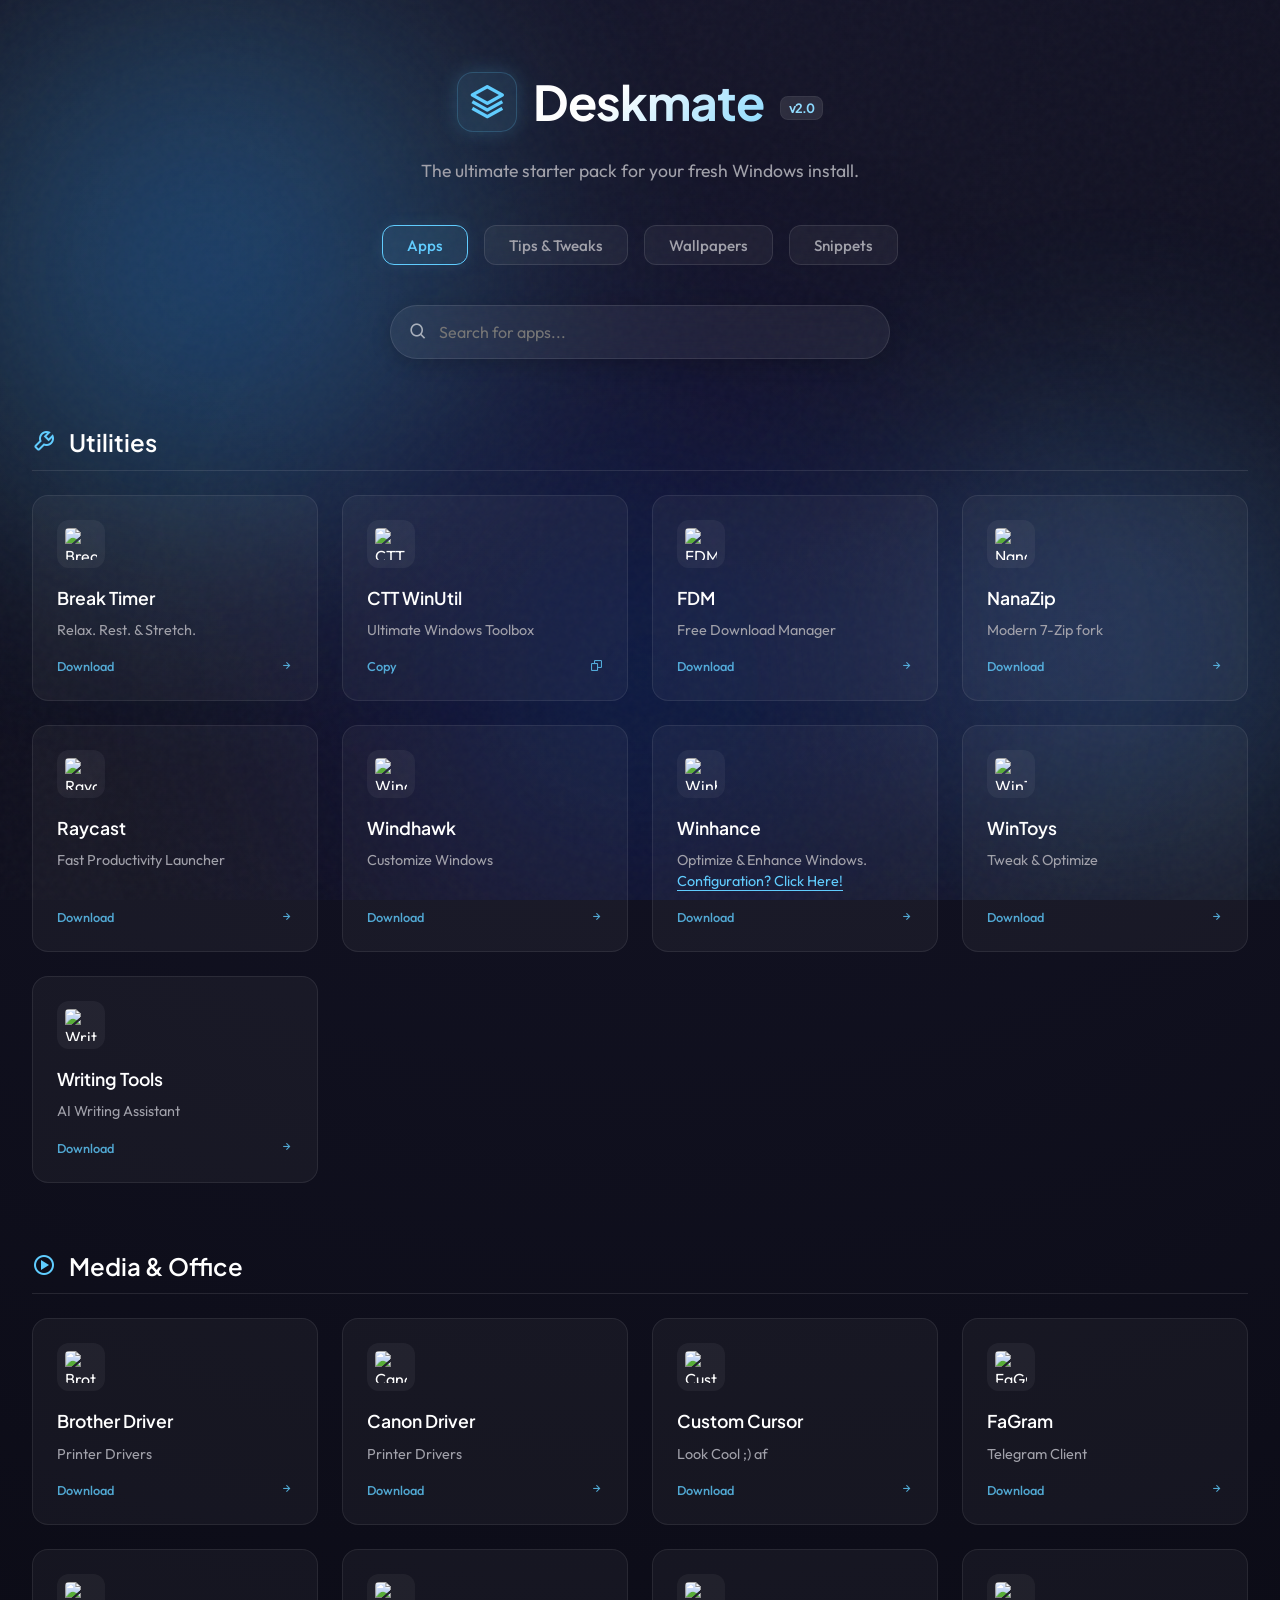
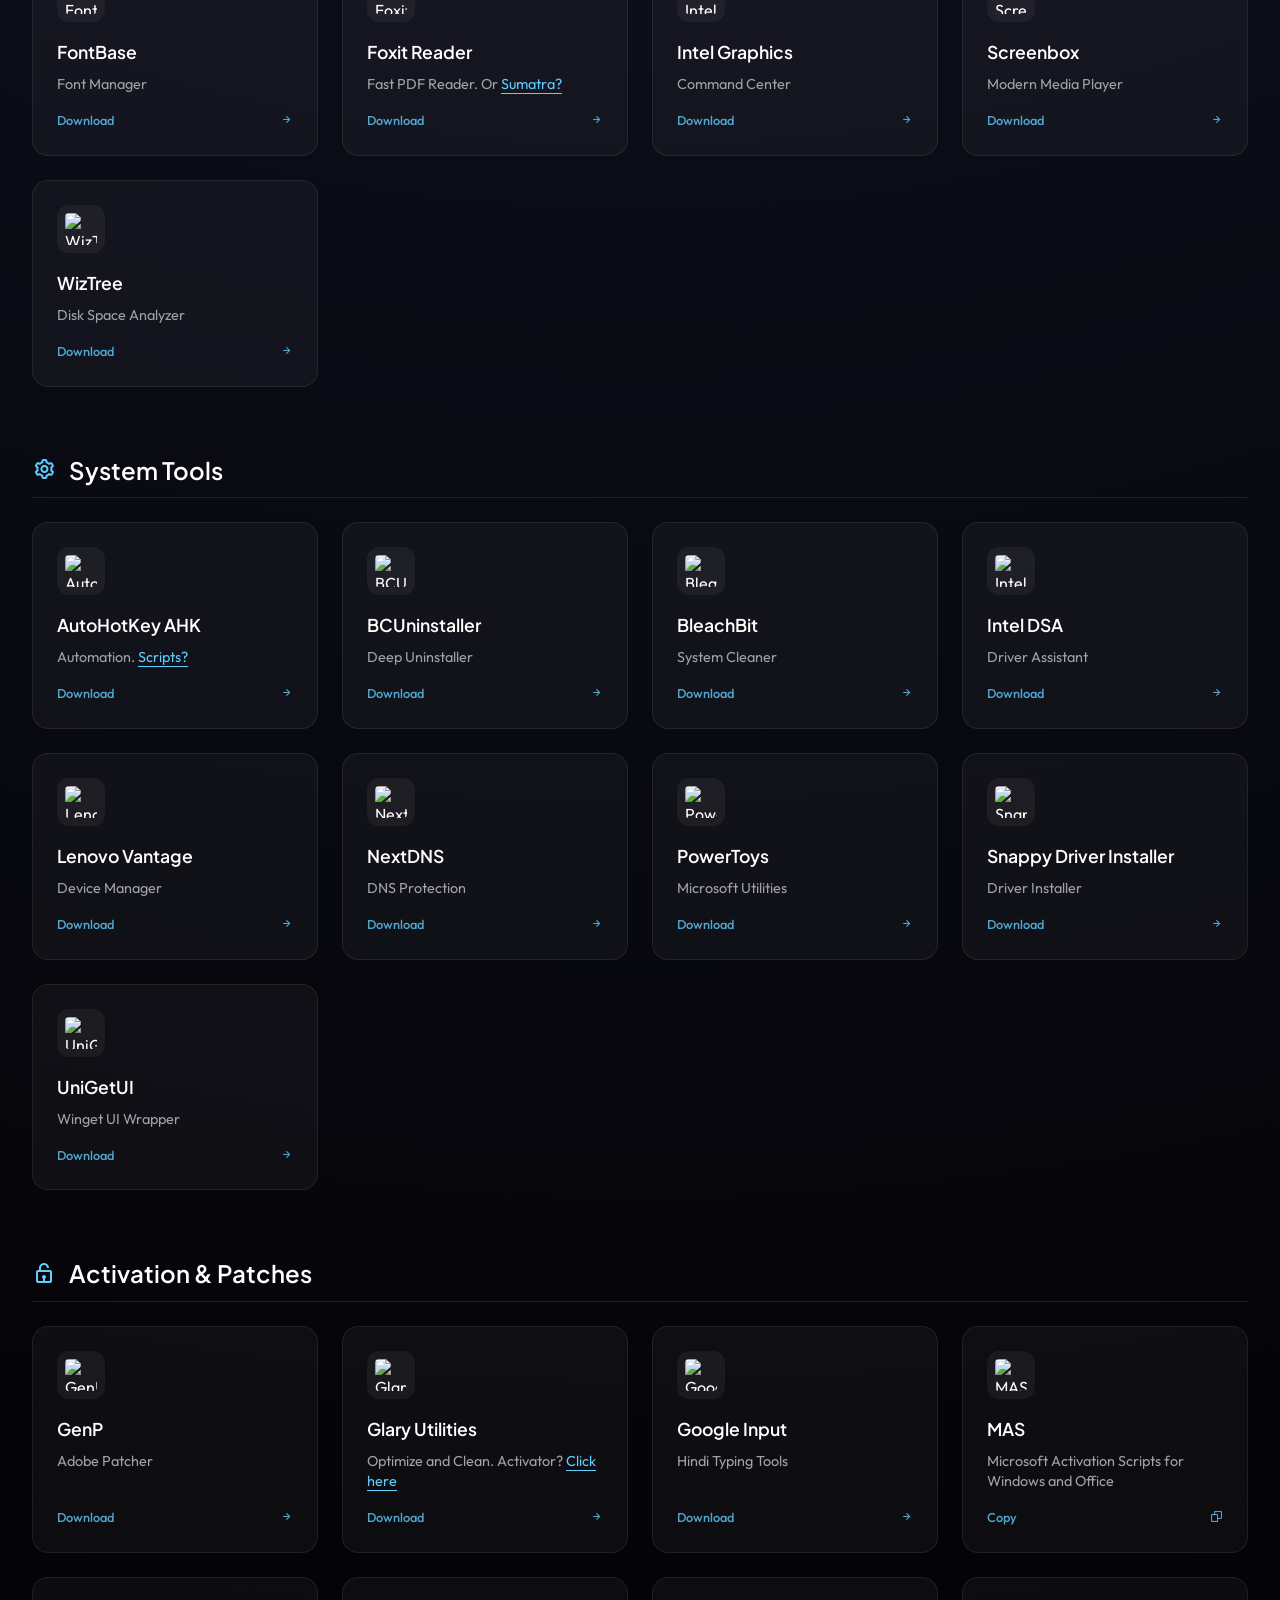
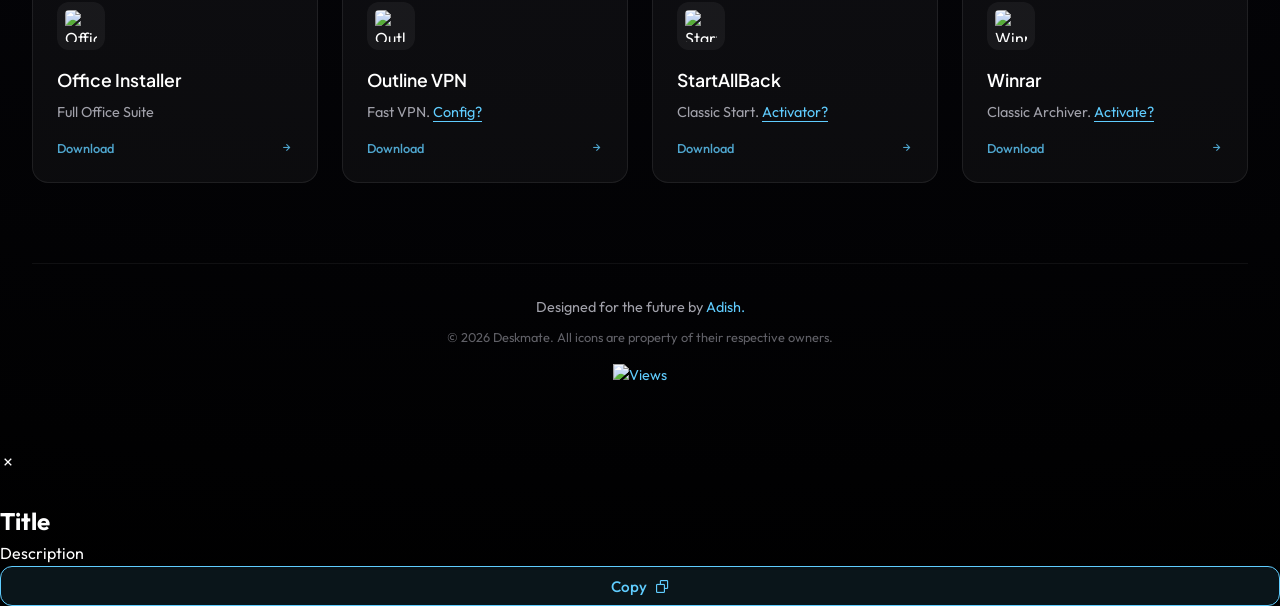
==== commit a5351304: "feat: Add predefined AI prompts and instructions with dynamic rendering and styling, and update HTML" ====
--- a/index.html
+++ b/index.html
@@ -51,6 +51,7 @@
                     <button id="appsBtn" class="nav-btn active">Apps</button>
                     <button id="tipsBtn" class="nav-btn">Tips & Tweaks</button>
                     <button id="wallpapersBtn" class="nav-btn">Wallpapers</button>
+                    <button id="snippetsBtn" class="nav-btn">Snippets</button>
                 </nav>
 
                 <div class="search-bar-container">
@@ -88,6 +89,29 @@
             </div>
         </main>
 
+        <main id="snippetsContainer" class="hidden">
+            <div class="tips-header">
+                <h2>Snippets</h2>
+                <p>A hub for custom contexts, text blocks, and prompts to easily copy and share.</p>
+            </div>
+
+            <div class="category-header" style="justify-content: center; margin-bottom: 1.5rem;">
+                <i class='bx bx-slider-alt category-title-icon'></i>
+                <h3 class="category-title" style="font-size: 1.3rem;">Custom Instructions</h3>
+            </div>
+            <div id="instructionsGrid" class="software-grid">
+                <!-- Instructions will be injected here via JS -->
+            </div>
+
+            <div class="category-header" style="justify-content: center; margin-top: 2rem; margin-bottom: 1.5rem;">
+                <i class='bx bx-message-square-dots category-title-icon'></i>
+                <h3 class="category-title" style="font-size: 1.3rem;">Custom Prompts</h3>
+            </div>
+            <div id="promptsGrid" class="software-grid">
+                <!-- Prompts will be injected here via JS -->
+            </div>
+        </main>
+
         <footer class="main-footer">
             <p>Designed for the future by <a href="https://github.com/Adish08" target="_blank">Adish.</a></p>
             <p class="copyright">&copy; <span id="year"></span> Deskmate. All icons are property of their respective
@@ -99,6 +123,28 @@
         </footer>
     </div>
 
+    <!-- Snippet Modal -->
+    <div id="snippetModal" class="snippet-modal">
+        <div class="modal-content">
+            <span class="close-modal"><i class='bx bx-x'></i></span>
+            <div class="modal-header">
+                <i id="modalIcon" class='bx'
+                    style="font-size: 2rem; color: var(--primary-accent); margin-right: 1rem;"></i>
+                <h2 id="modalTitle">Title</h2>
+            </div>
+            <div class="modal-body">
+                <p id="modalDescription">Description</p>
+            </div>
+            <div class="modal-footer">
+                <button id="modalCopyBtn" class="nav-btn"
+                    style="width: 100%; display: flex; align-items: center; justify-content: center; gap: 0.5rem; background: rgba(96, 205, 255, 0.1); border-color: var(--primary-accent); color: var(--primary-accent);">
+                    <span id="modalCopyText">Copy</span>
+                    <i class='bx bx-copy'></i>
+                </button>
+            </div>
+        </div>
+    </div>
+
     <script src="script.js"></script>
 </body>
 
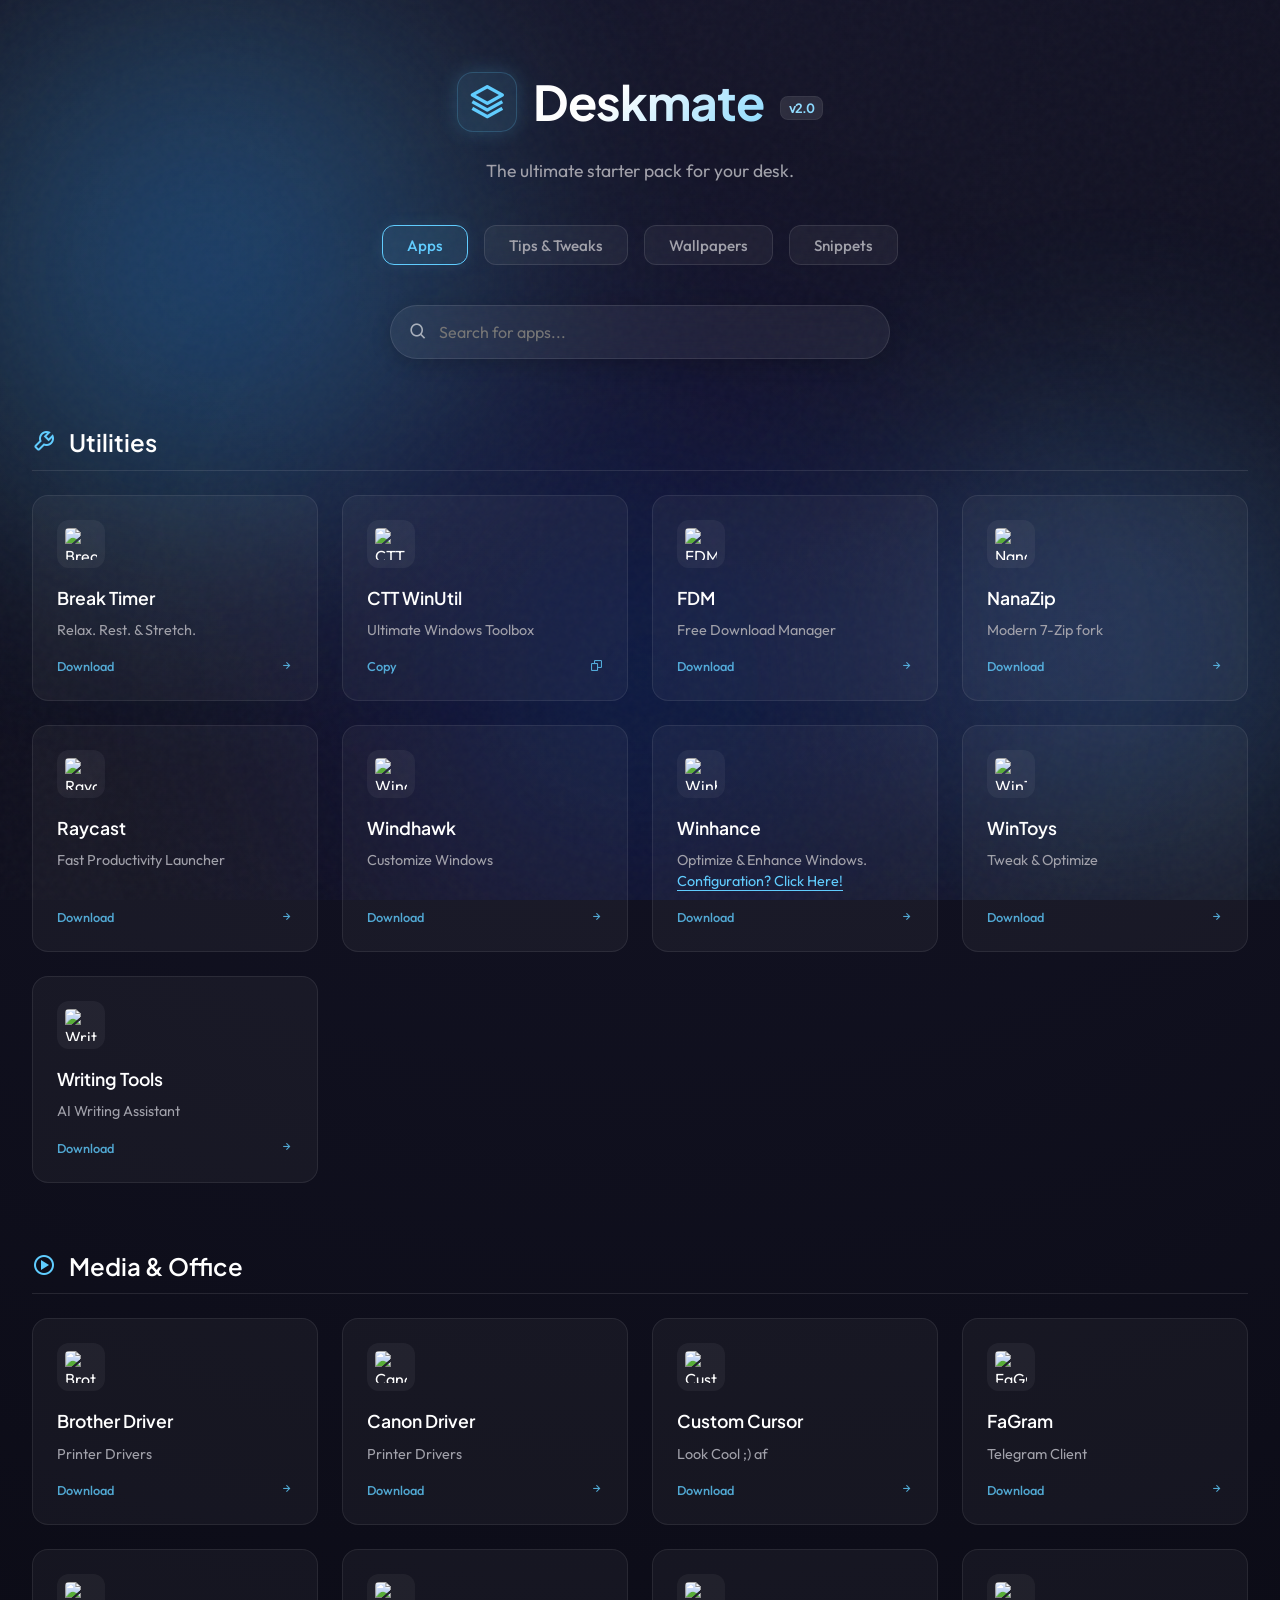
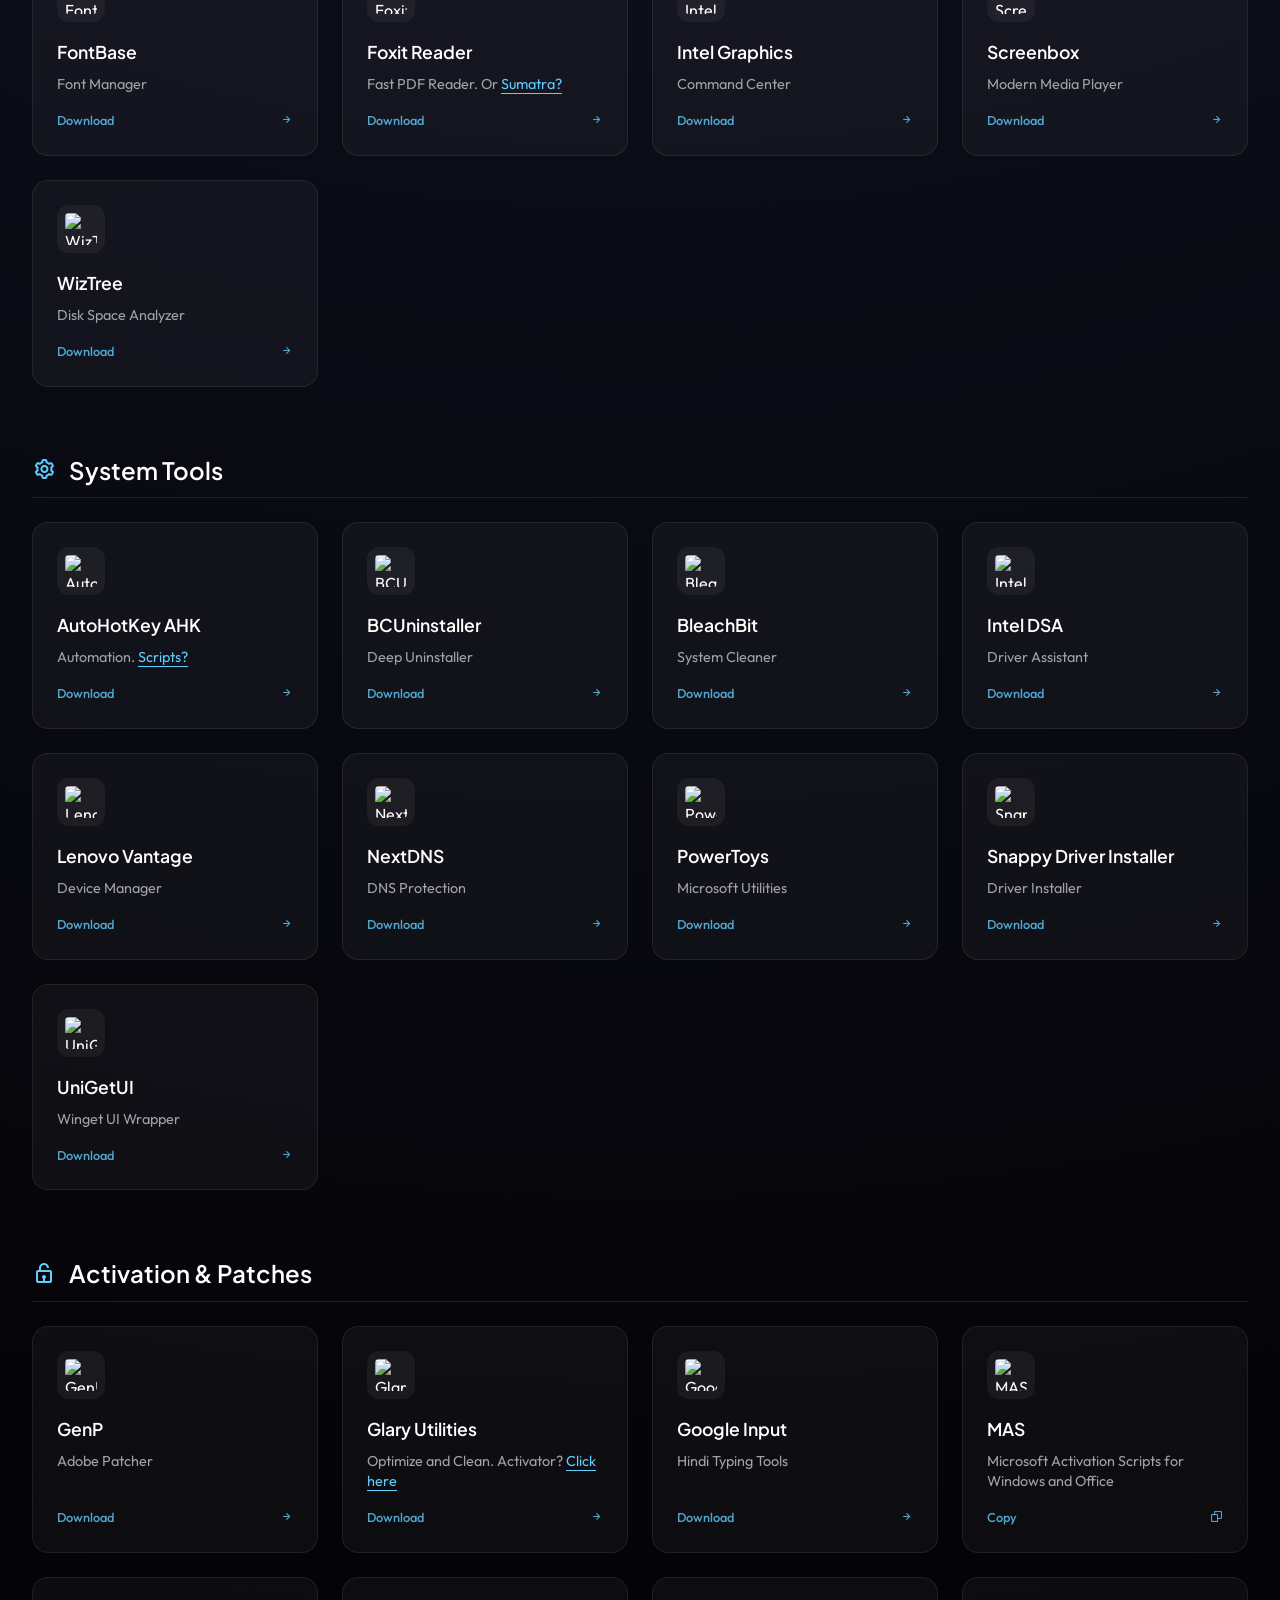
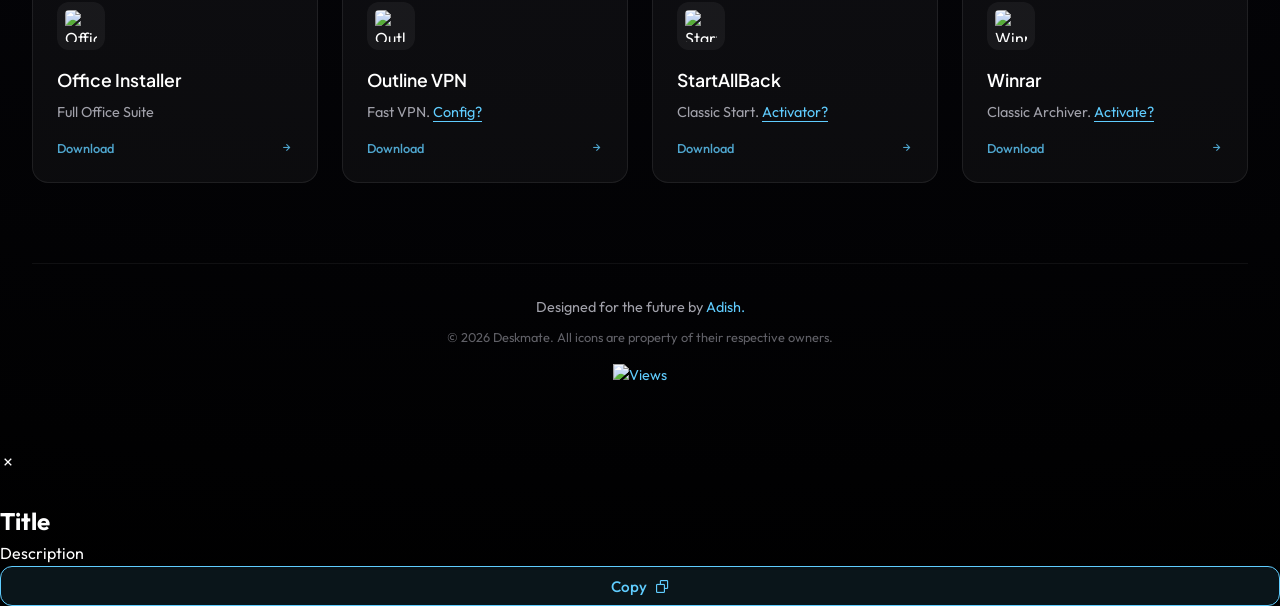
==== commit bc7c6ce0: "docs: Update site subtitle and refine the 'Natural Writer' description for a cleaner, more authentic" ====
--- a/index.html
+++ b/index.html
@@ -45,7 +45,7 @@
                     </div>
                     <h1>Deskmate <span class="version-tag">v2.0</span></h1>
                 </div>
-                <p class="subtitle">The ultimate starter pack for your fresh Windows install.</p>
+                <p class="subtitle">The ultimate starter pack for your desk.</p>
 
                 <nav class="header-nav">
                     <button id="appsBtn" class="nav-btn active">Apps</button>
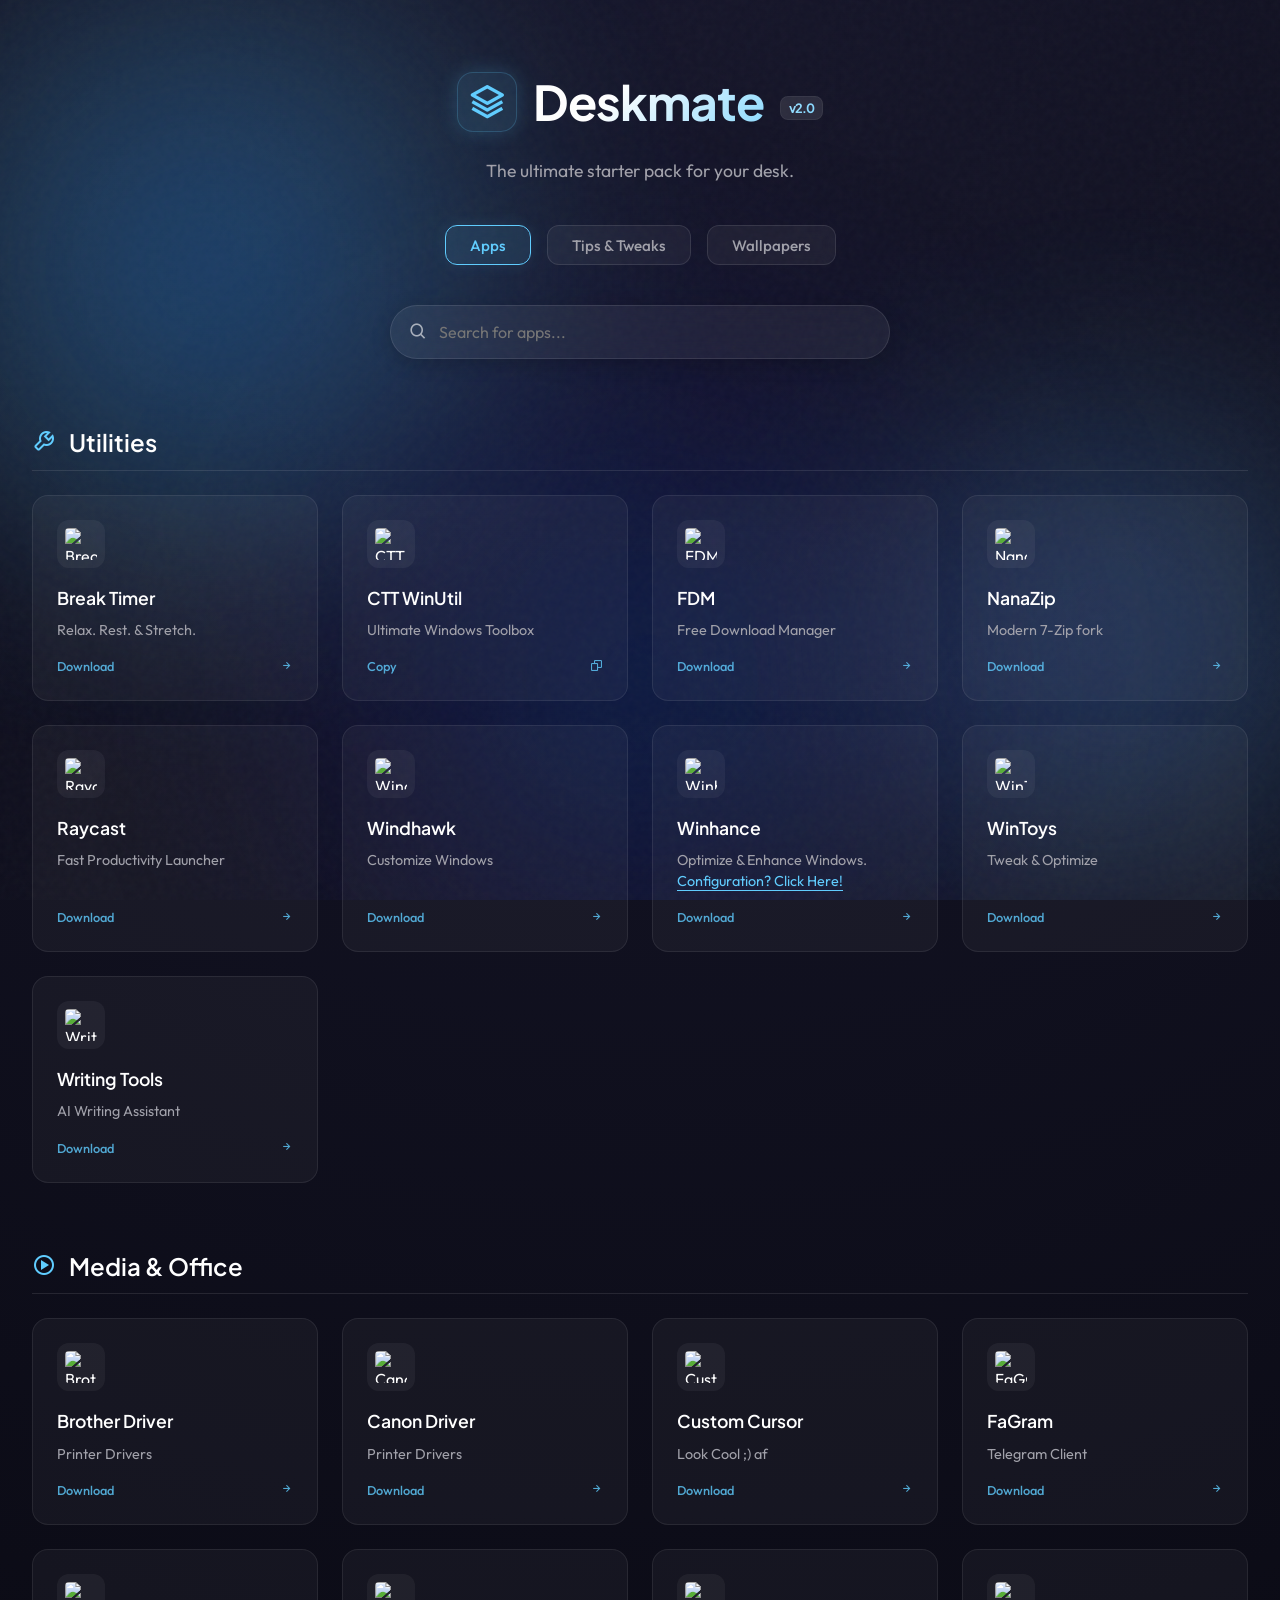
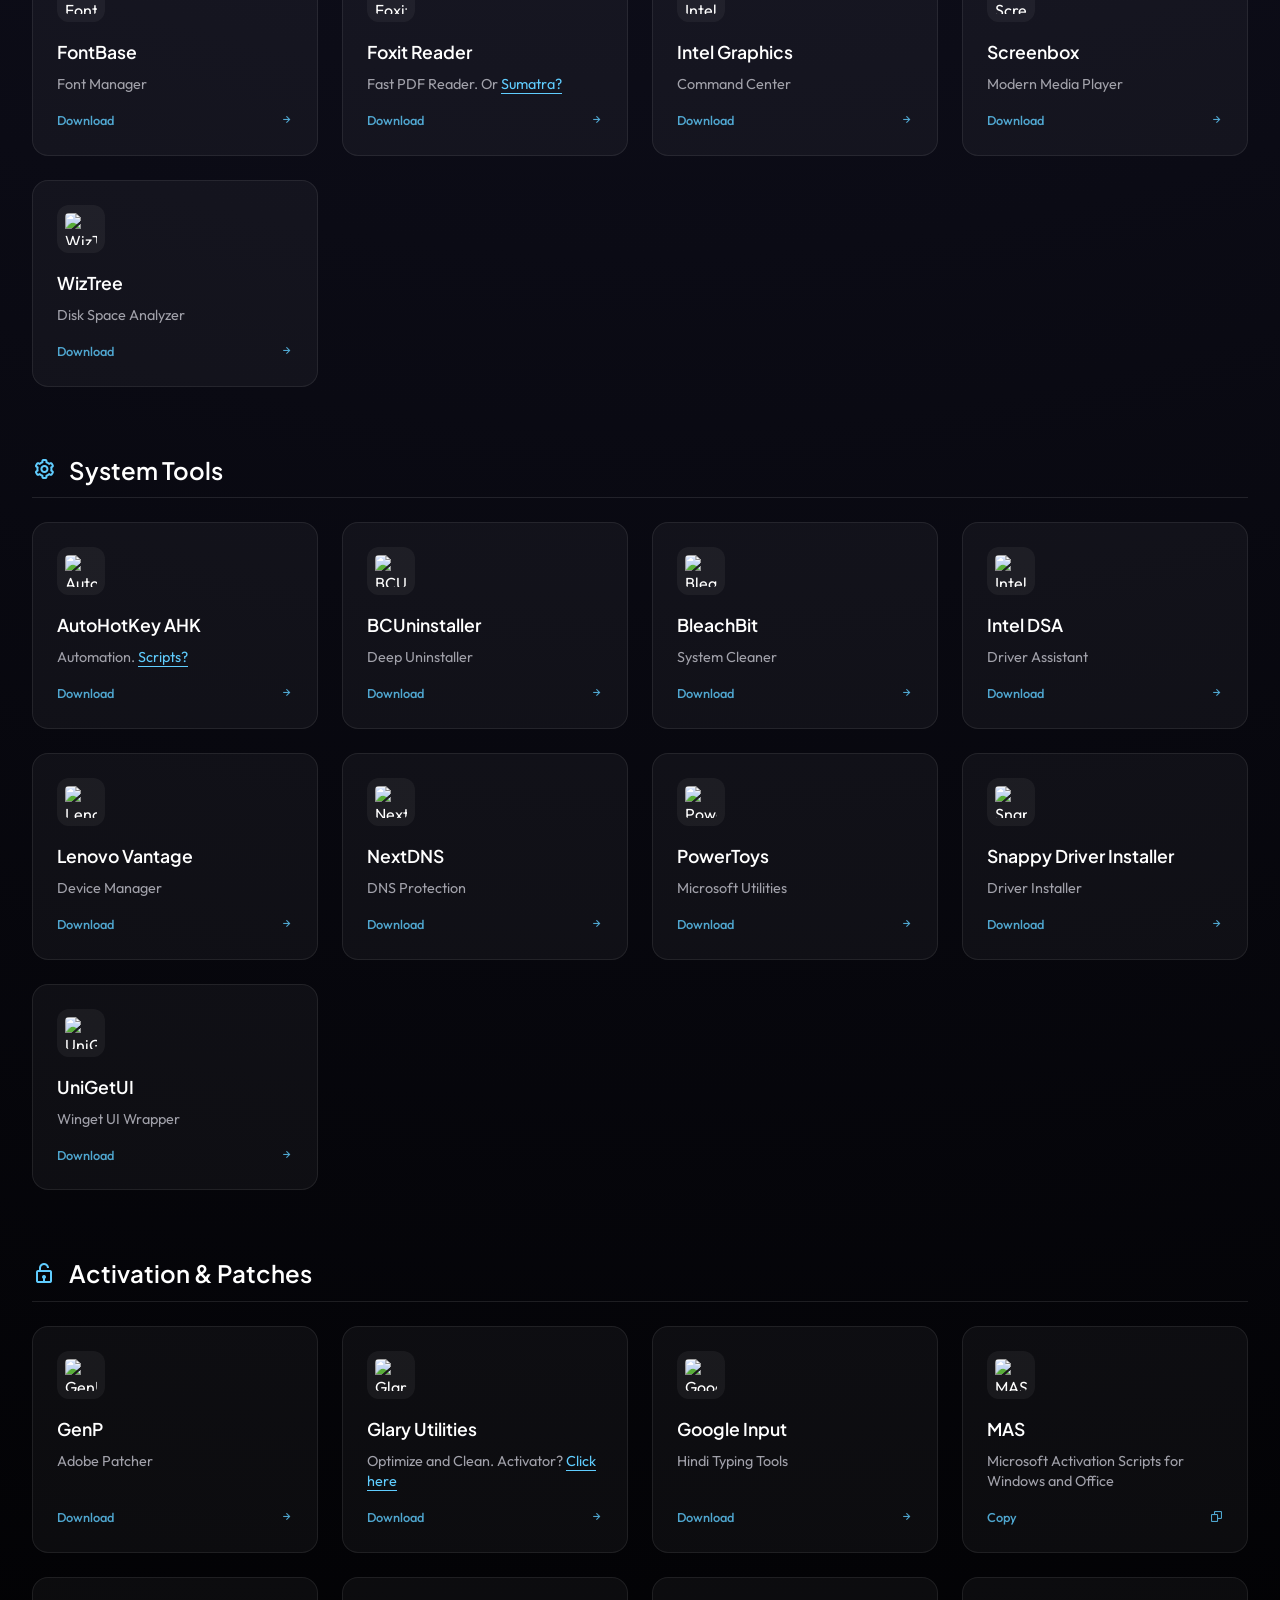
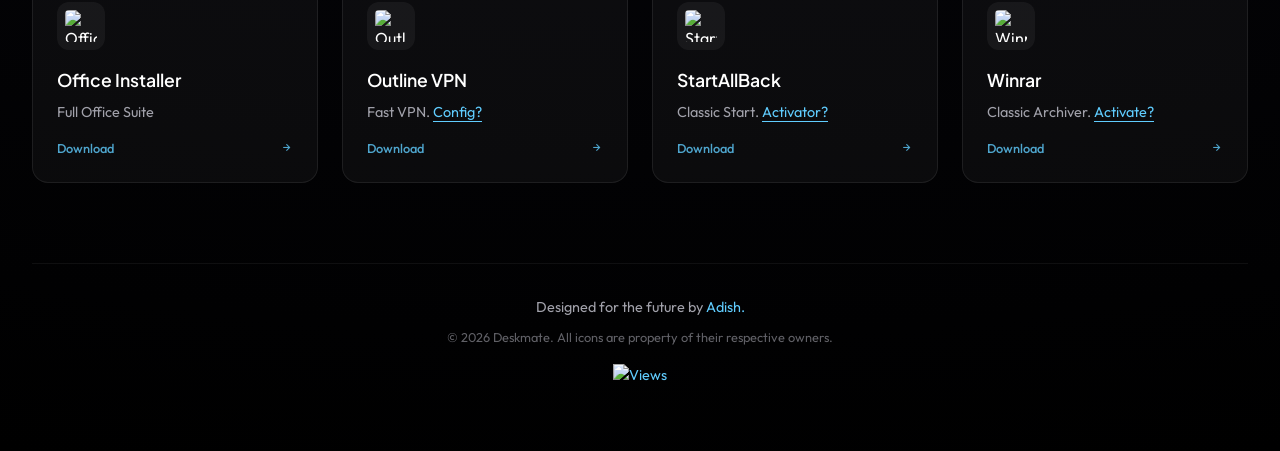
==== commit c3661e42: "Remove the snippets feature and its associated UI/logic, and add an AI starter pack link to the subt" ====
--- a/index.html
+++ b/index.html
@@ -51,7 +51,7 @@
                     <button id="appsBtn" class="nav-btn active">Apps</button>
                     <button id="tipsBtn" class="nav-btn">Tips & Tweaks</button>
                     <button id="wallpapersBtn" class="nav-btn">Wallpapers</button>
-                    <button id="snippetsBtn" class="nav-btn">Snippets</button>
+
                 </nav>
 
                 <div class="search-bar-container">
@@ -89,28 +89,7 @@
             </div>
         </main>
 
-        <main id="snippetsContainer" class="hidden">
-            <div class="tips-header">
-                <h2>Snippets</h2>
-                <p>A hub for custom contexts, text blocks, and prompts to easily copy and share.</p>
-            </div>
 
-            <div class="category-header" style="justify-content: center; margin-bottom: 1.5rem;">
-                <i class='bx bx-slider-alt category-title-icon'></i>
-                <h3 class="category-title" style="font-size: 1.3rem;">Custom Instructions</h3>
-            </div>
-            <div id="instructionsGrid" class="software-grid">
-                <!-- Instructions will be injected here via JS -->
-            </div>
-
-            <div class="category-header" style="justify-content: center; margin-top: 2rem; margin-bottom: 1.5rem;">
-                <i class='bx bx-message-square-dots category-title-icon'></i>
-                <h3 class="category-title" style="font-size: 1.3rem;">Custom Prompts</h3>
-            </div>
-            <div id="promptsGrid" class="software-grid">
-                <!-- Prompts will be injected here via JS -->
-            </div>
-        </main>
 
         <footer class="main-footer">
             <p>Designed for the future by <a href="https://github.com/Adish08" target="_blank">Adish.</a></p>
@@ -123,27 +102,7 @@
         </footer>
     </div>
 
-    <!-- Snippet Modal -->
-    <div id="snippetModal" class="snippet-modal">
-        <div class="modal-content">
-            <span class="close-modal"><i class='bx bx-x'></i></span>
-            <div class="modal-header">
-                <i id="modalIcon" class='bx'
-                    style="font-size: 2rem; color: var(--primary-accent); margin-right: 1rem;"></i>
-                <h2 id="modalTitle">Title</h2>
-            </div>
-            <div class="modal-body">
-                <p id="modalDescription">Description</p>
-            </div>
-            <div class="modal-footer">
-                <button id="modalCopyBtn" class="nav-btn"
-                    style="width: 100%; display: flex; align-items: center; justify-content: center; gap: 0.5rem; background: rgba(96, 205, 255, 0.1); border-color: var(--primary-accent); color: var(--primary-accent);">
-                    <span id="modalCopyText">Copy</span>
-                    <i class='bx bx-copy'></i>
-                </button>
-            </div>
-        </div>
-    </div>
+
 
     <script src="script.js"></script>
 </body>
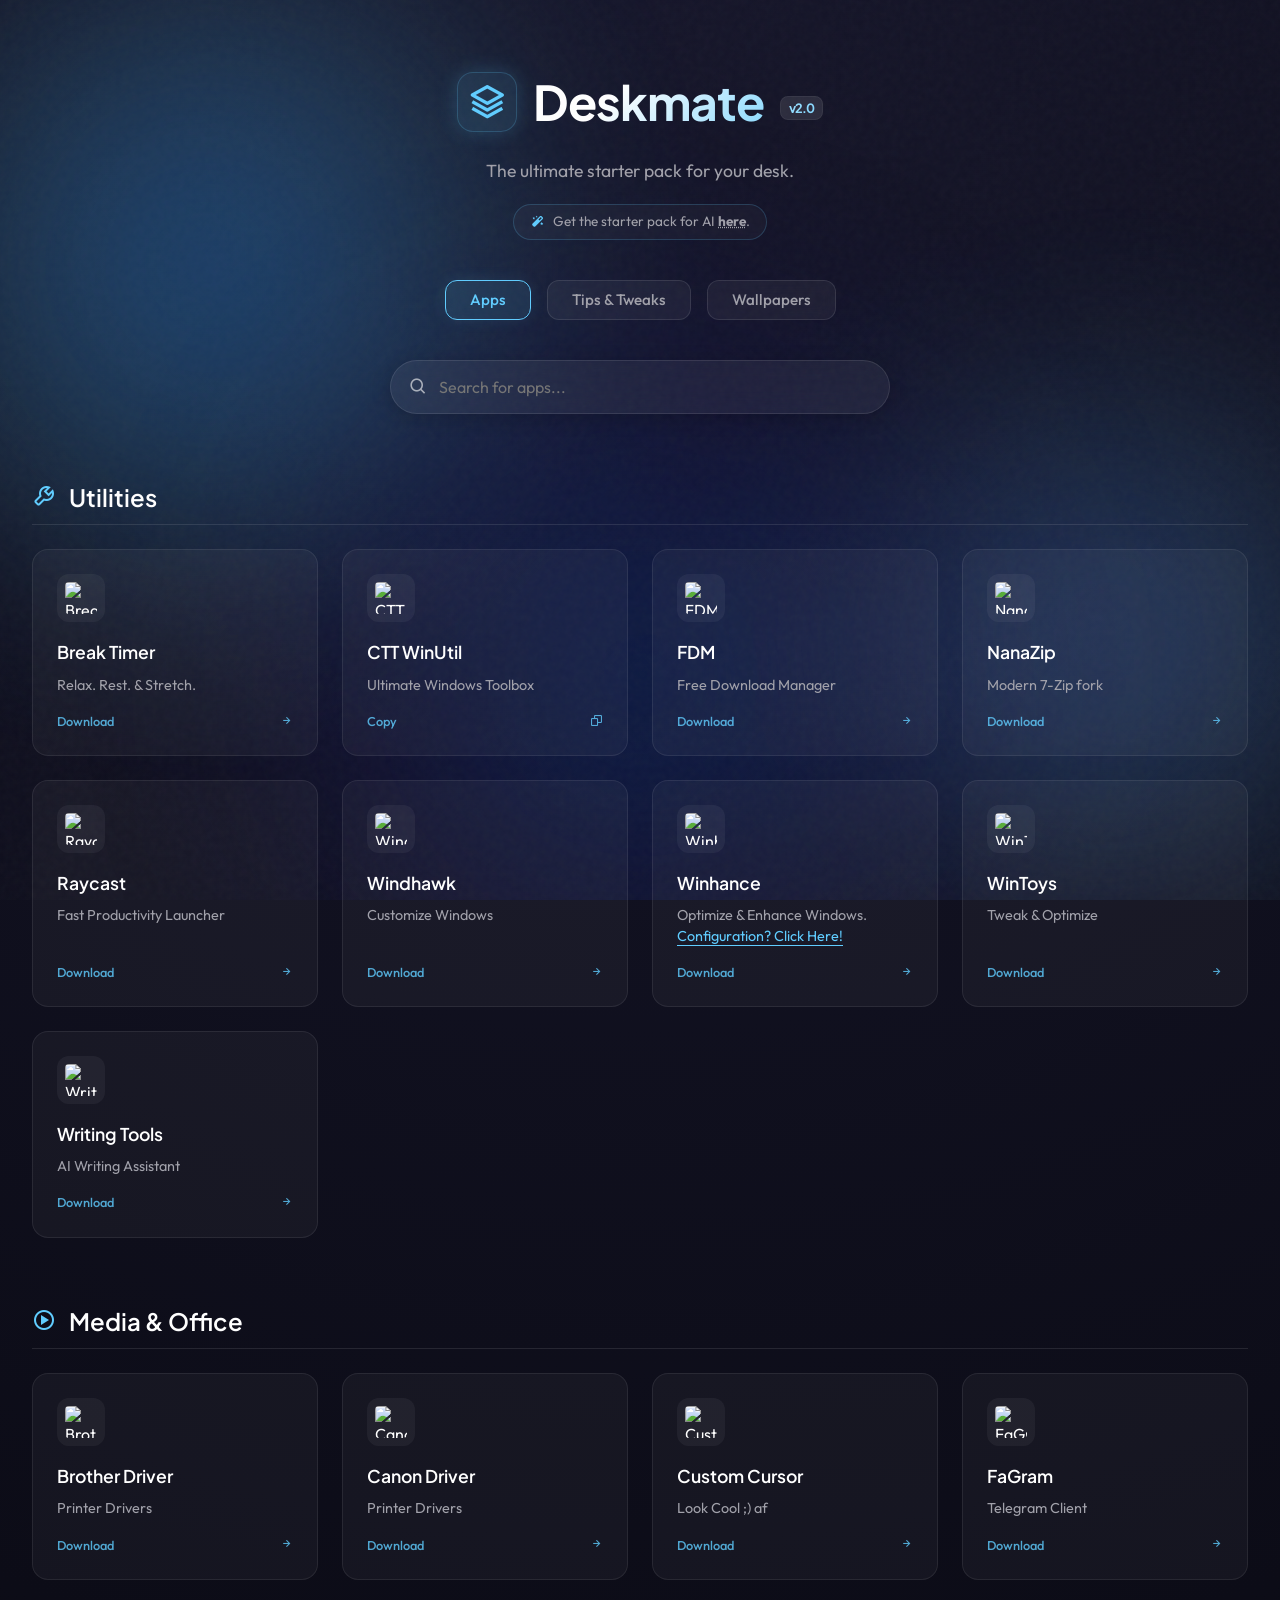
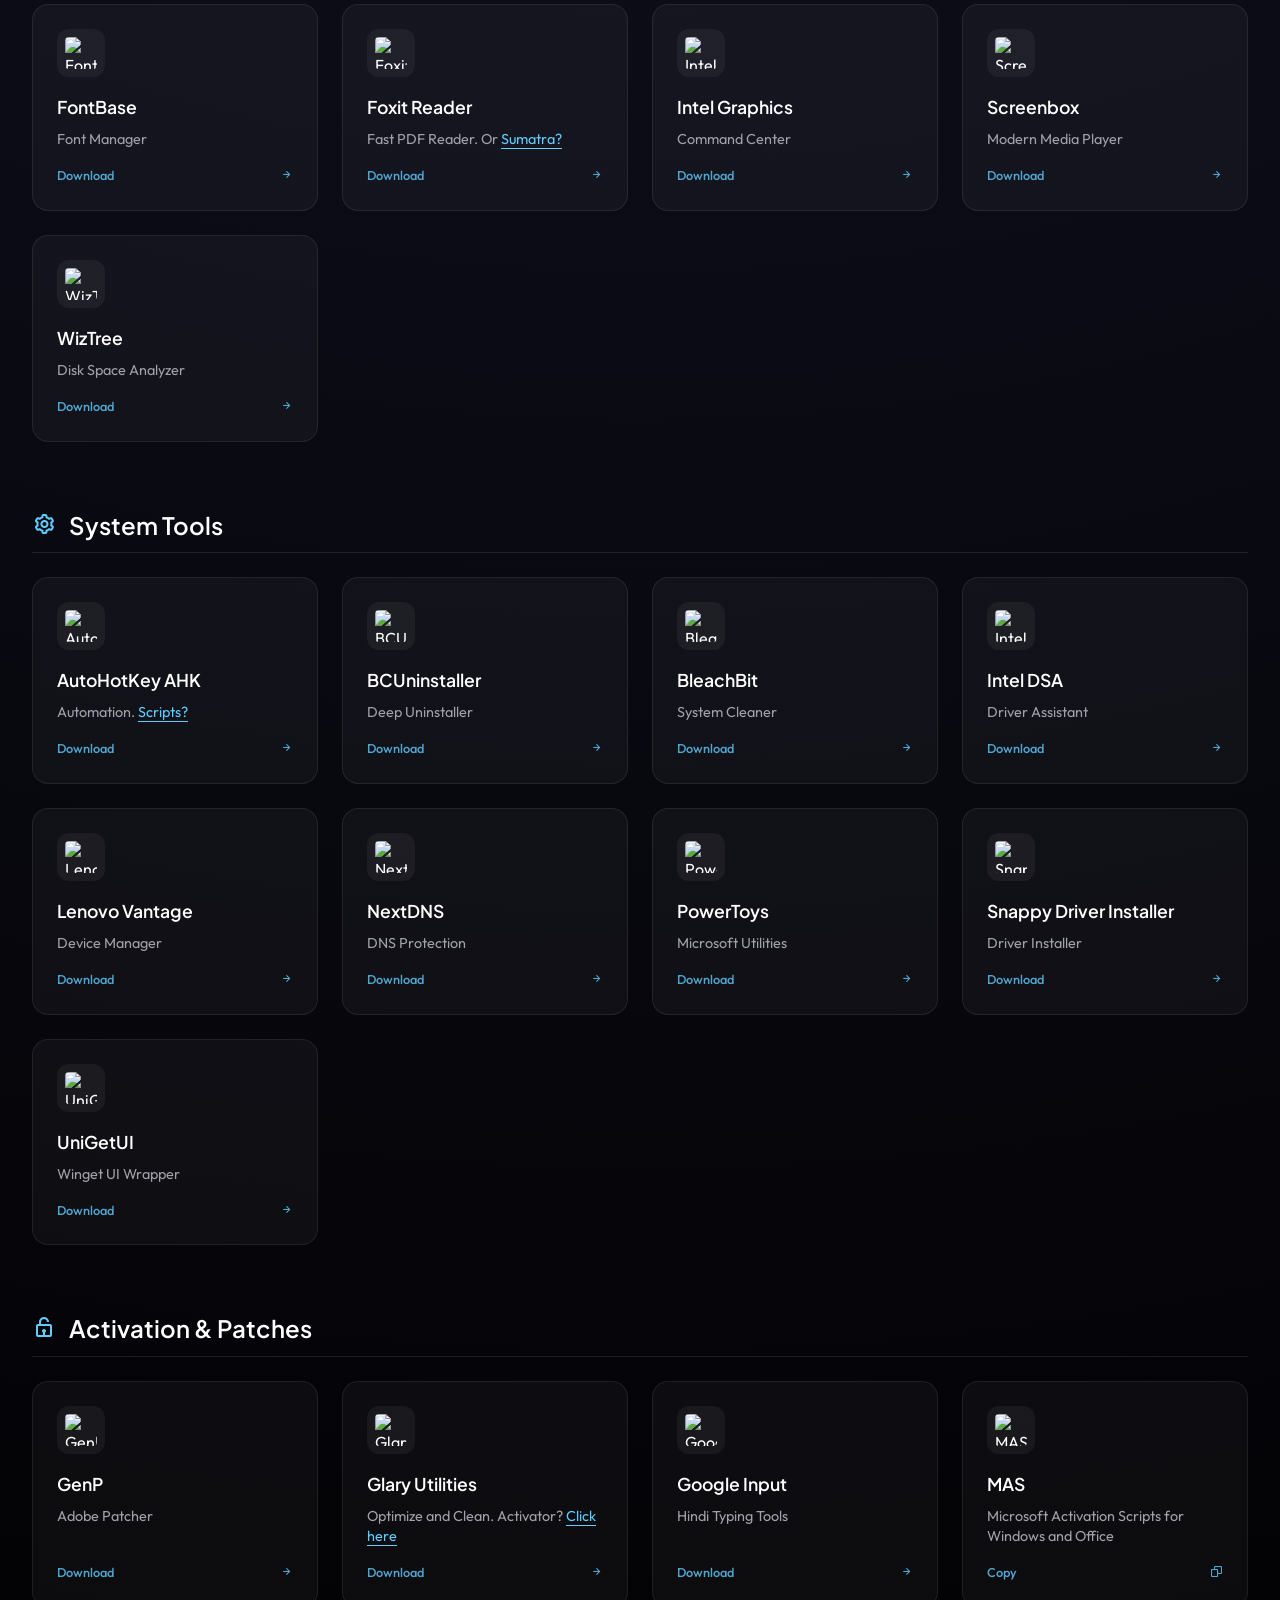
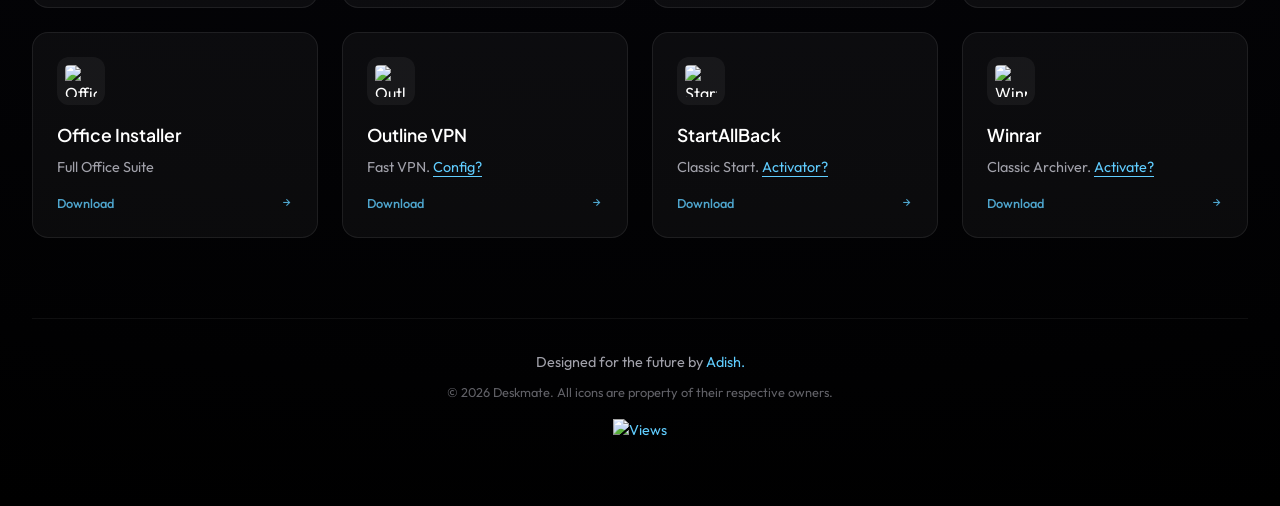
==== commit 41410164: "feat: Add AI custom instructions callout badge and remove internal AI prompt data." ====
--- a/index.html
+++ b/index.html
@@ -45,13 +45,22 @@
                     </div>
                     <h1>Deskmate <span class="version-tag">v2.0</span></h1>
                 </div>
-                <p class="subtitle">The ultimate starter pack for your desk.</p>
+                <p class="subtitle" style="margin-bottom: 1.2rem;">The ultimate starter pack for your desk.</p>
+                <div class="ai-callout-badge"
+                    style="display: inline-flex; align-items: center; gap: 8px; padding: 6px 16px; background: rgba(255, 255, 255, 0.03); border: 1px solid rgba(96, 205, 255, 0.2); border-radius: 100px; margin-bottom: 2.5rem; font-size: 0.85rem; color: var(--text-secondary); backdrop-filter: blur(4px); transition: all 0.3s ease;">
+                    <i class='bx bxs-magic-wand' style="color: var(--primary-accent); font-size: 0.95rem;"></i>
+                    <span>Get the starter pack for AI <a
+                            href="https://adish08.notion.site/Custom-Instructions-for-LLMs-318fdc17d52480669fd9eac82951ddc0"
+                            target="_blank"
+                            style="color: inherit; text-decoration: underline dotted; font-weight: bold; opacity: 1;">here</a>.</span>
+                </div>
+
+
 
                 <nav class="header-nav">
                     <button id="appsBtn" class="nav-btn active">Apps</button>
                     <button id="tipsBtn" class="nav-btn">Tips & Tweaks</button>
                     <button id="wallpapersBtn" class="nav-btn">Wallpapers</button>
-
                 </nav>
 
                 <div class="search-bar-container">
@@ -88,9 +97,6 @@
                 </div>
             </div>
         </main>
-
-
-
         <footer class="main-footer">
             <p>Designed for the future by <a href="https://github.com/Adish08" target="_blank">Adish.</a></p>
             <p class="copyright">&copy; <span id="year"></span> Deskmate. All icons are property of their respective
--- a/style.css
+++ b/style.css
@@ -17,6 +17,24 @@
 
     --transition-fast: 0.2s cubic-bezier(0.2, 0.8, 0.2, 1);
     --transition-smooth: 0.4s cubic-bezier(0.2, 0.8, 0.2, 1);
+}
+
+@keyframes aiBadgeGlow {
+
+    0%,
+    100% {
+        box-shadow: 0 0 10px rgba(96, 205, 255, 0.1), inset 0 0 5px rgba(255, 255, 255, 0.02);
+        border-color: rgba(96, 205, 255, 0.2);
+    }
+
+    50% {
+        box-shadow: 0 0 20px rgba(96, 205, 255, 0.25), inset 0 0 10px rgba(96, 205, 255, 0.05);
+        border-color: rgba(96, 205, 255, 0.5);
+    }
+}
+
+.ai-callout-badge {
+    animation: aiBadgeGlow 3s infinite ease-in-out;
 }
 
 * {
@@ -813,4 +831,126 @@
     display: flex;
     justify-content: center;
     padding: 3rem;
+}
+
+/* Modal Styles */
+.snippet-modal {
+    display: none;
+    position: fixed;
+    z-index: 100;
+    left: 0;
+    top: 0;
+    width: 100%;
+    height: 100%;
+    overflow: auto;
+    background-color: rgba(10, 10, 15, 0.85);
+    /* Matches bg-dark with opacity */
+    backdrop-filter: blur(10px);
+    align-items: center;
+    justify-content: center;
+    animation: fadeIn 0.3s ease-out;
+}
+
+.snippet-modal.show {
+    display: flex;
+}
+
+.modal-content {
+    background: #16162a;
+    /* Slightly lighter than --bg-dark */
+    border: 1px solid var(--primary-accent);
+    border-radius: 16px;
+    padding: 2.5rem;
+    width: 90%;
+    max-width: 600px;
+    position: relative;
+    max-height: 85vh;
+    /* Allow scrolling within the modal if text is too long */
+    display: flex;
+    flex-direction: column;
+    box-shadow: 0 10px 40px rgba(0, 0, 0, 0.7), 0 0 20px rgba(96, 205, 255, 0.15);
+    animation: modalSlide 0.4s cubic-bezier(0.2, 0.8, 0.2, 1);
+}
+
+@keyframes modalSlide {
+    from {
+        opacity: 0;
+        transform: translateY(30px) scale(0.95);
+    }
+
+    to {
+        opacity: 1;
+        transform: translateY(0) scale(1);
+    }
+}
+
+.close-modal {
+    position: absolute;
+    top: 1rem;
+    right: 1.5rem;
+    color: var(--text-secondary);
+    font-size: 2rem;
+    cursor: pointer;
+    transition: var(--transition-fast);
+}
+
+.close-modal:hover {
+    color: var(--primary-accent);
+    transform: rotate(90deg);
+}
+
+.modal-header {
+    display: flex;
+    align-items: center;
+    margin-bottom: 1.5rem;
+    border-bottom: 1px solid rgba(255, 255, 255, 0.1);
+    padding-bottom: 1rem;
+    flex-shrink: 0;
+}
+
+.modal-header h2 {
+    font-family: var(--font-heading);
+    color: var(--text-primary);
+    font-size: 1.8rem;
+    font-weight: 600;
+}
+
+.modal-body {
+    overflow-y: auto;
+    padding-right: 0.5rem;
+    margin-bottom: 1.5rem;
+}
+
+.modal-body p {
+    color: var(--text-secondary);
+    font-size: 1.05rem;
+    line-height: 1.7;
+    white-space: pre-wrap;
+    /* Keeps paragraphs */
+    margin: 0;
+}
+
+/* Custom scrollbar for modal body */
+.modal-body::-webkit-scrollbar {
+    width: 6px;
+}
+
+.modal-body::-webkit-scrollbar-track {
+    background: rgba(255, 255, 255, 0.05);
+    border-radius: 10px;
+}
+
+.modal-body::-webkit-scrollbar-thumb {
+    background: rgba(255, 255, 255, 0.2);
+    border-radius: 10px;
+}
+
+.modal-body::-webkit-scrollbar-thumb:hover {
+    background: var(--primary-accent);
+}
+
+.modal-footer {
+    display: flex;
+    justify-content: flex-end;
+    flex-shrink: 0;
 }
